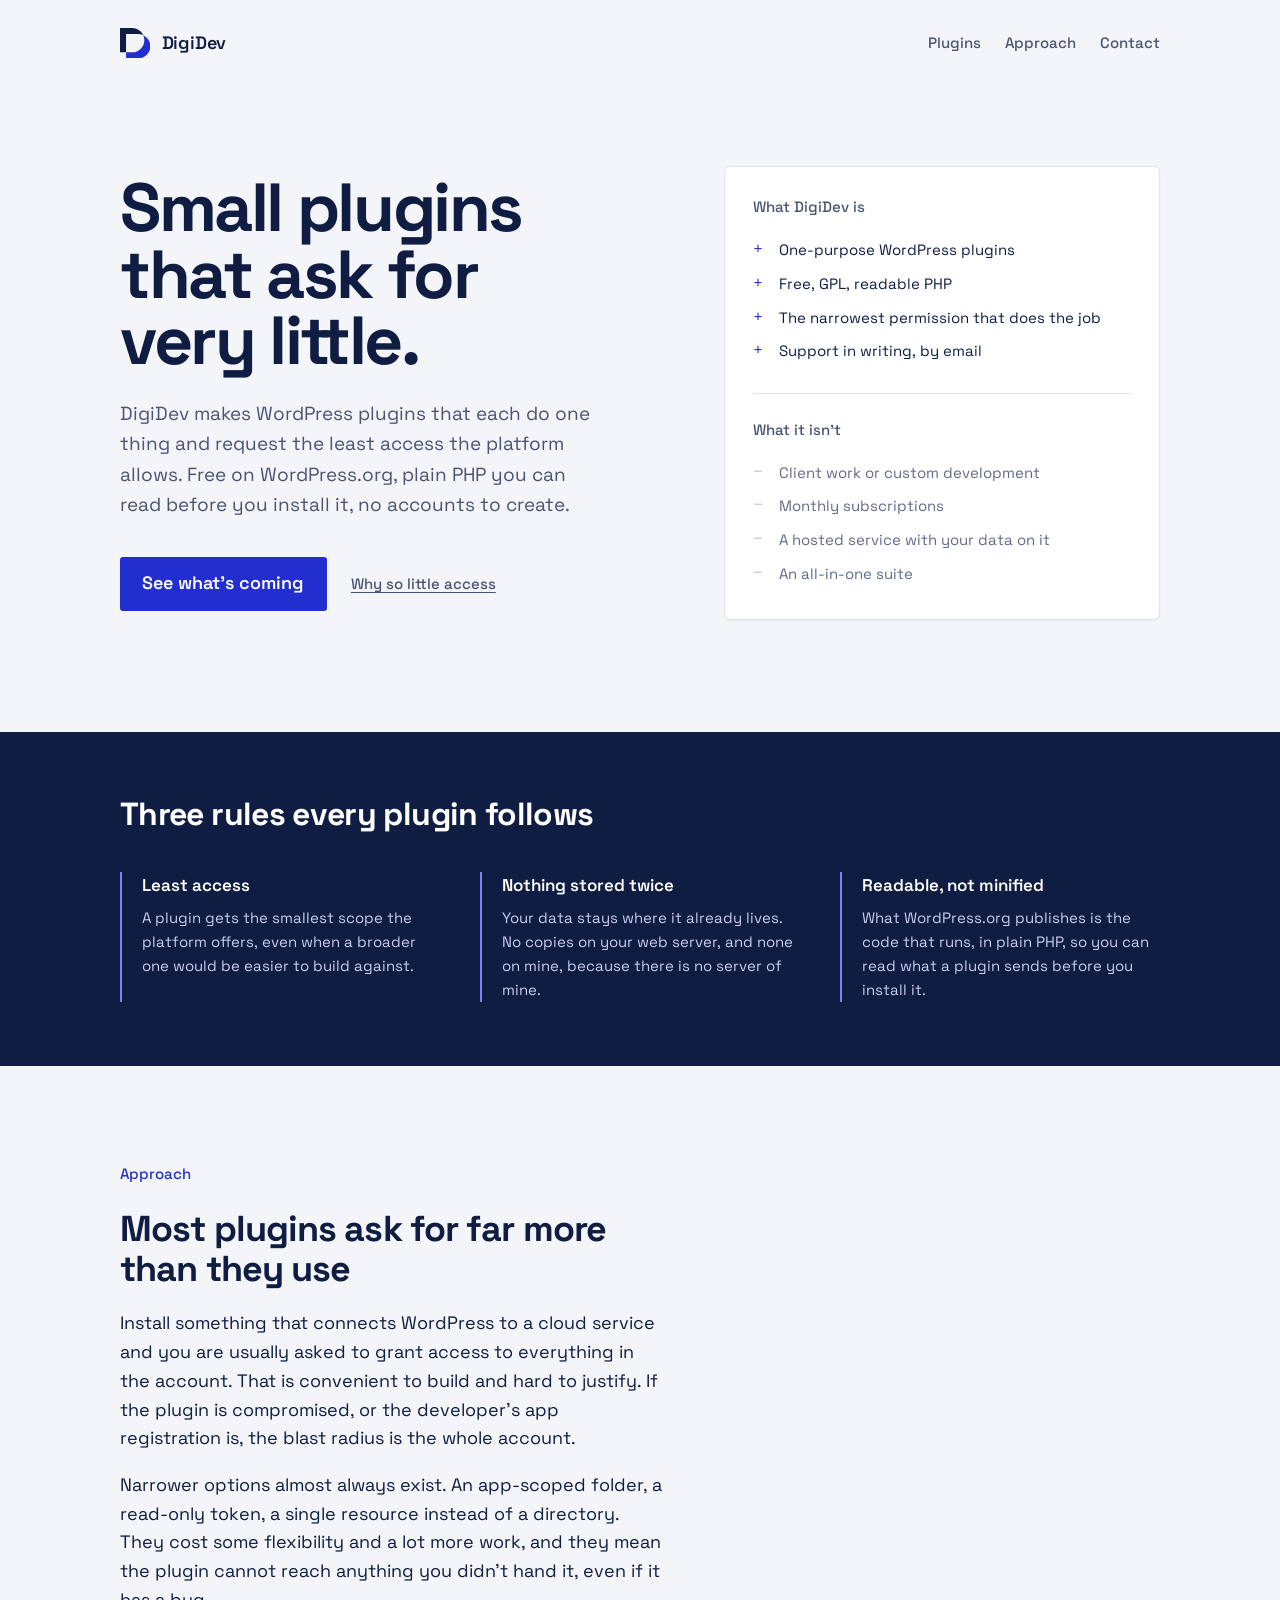
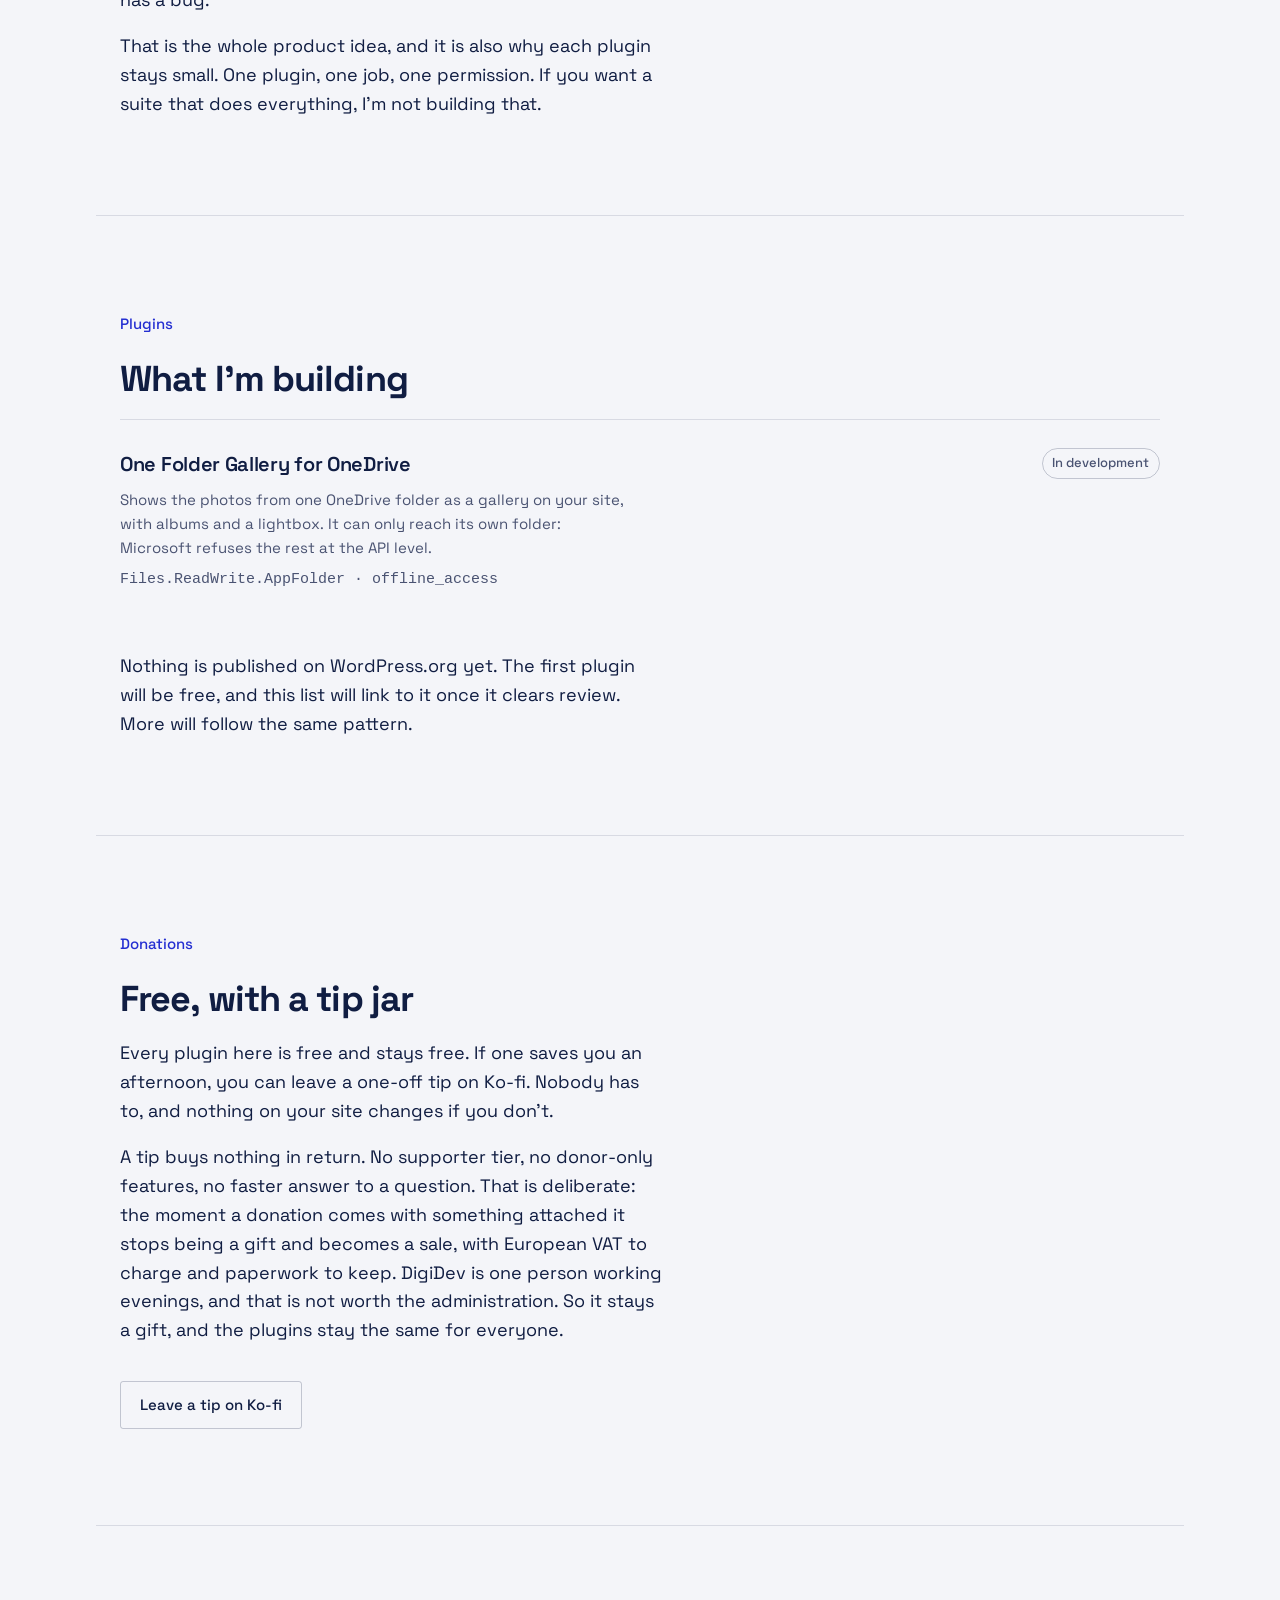
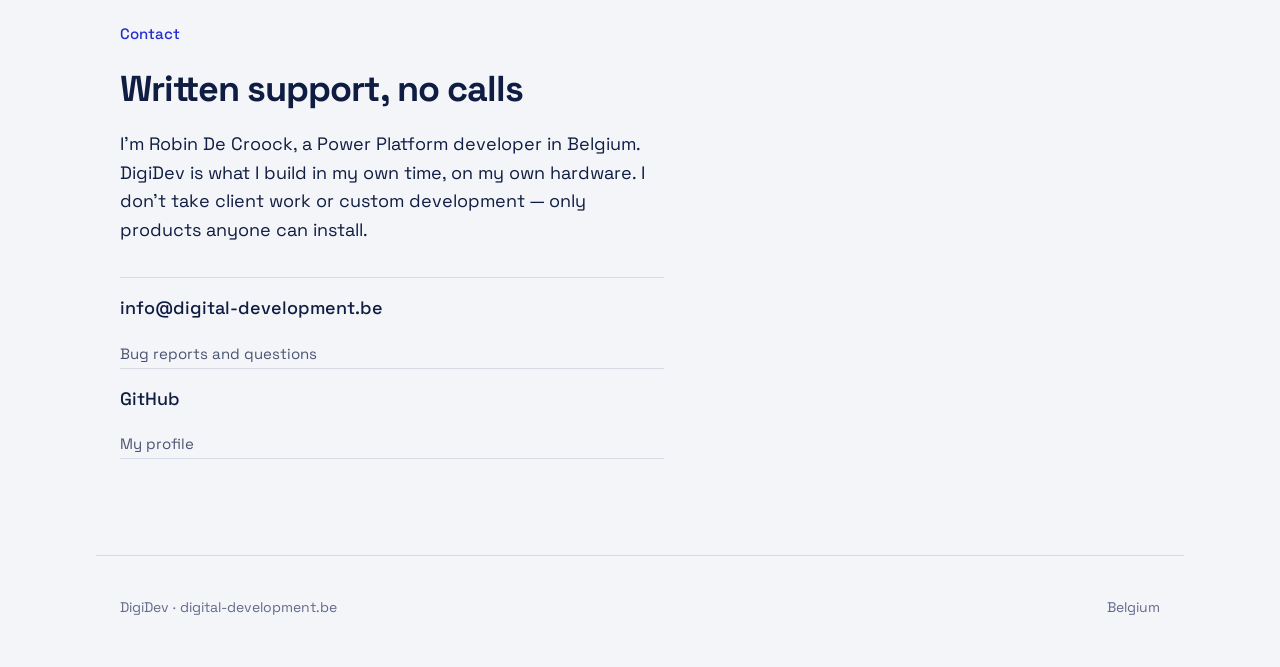
==== index.html @ e22939c0 "Stop promising source on GitHub The plugin repositories stay private, so three places on the site we" ====
<!DOCTYPE html>
<html lang="en">
<head>
<meta charset="utf-8">
<meta name="viewport" content="width=device-width, initial-scale=1">
<title>DigiDev — small WordPress plugins, minimal access</title>
<meta name="description" content="DigiDev builds small WordPress plugins that do one thing and ask for the least access they can get away with. Free, GPL, readable PHP.">
<meta property="og:title" content="DigiDev">
<meta property="og:description" content="Small WordPress plugins that do one thing and ask for the least access they can get away with.">
<meta property="og:type" content="website">
<link rel="icon" href="data:image/svg+xml,%3Csvg xmlns='http://www.w3.org/2000/svg' viewBox='0 0 512 512'%3E%3Crect width='512' height='512' rx='96' fill='%23101D42'/%3E%3Cg transform='translate(96 96) scale(2.222222)'%3E%3Cpath fill='%23FFFFFF' d='M110.11,33.89c-7.23-3.27-15.26-5.09-23.71-5.09H28.8V115.2H0V0H57.6c23.36,0,43.47,13.9,52.51,33.89Z'/%3E%3Cpath fill='%237C84F2' d='M144,86.4c0,31.81-25.79,57.6-57.6,57.6H28.8v-28.8h28.8c31.81,0,57.6-25.79,57.6-57.6,0-8.45-1.82-16.48-5.09-23.71,19.99,9.04,33.89,29.15,33.89,52.51Z'/%3E%3C/g%3E%3C/svg%3E">
<link rel="preconnect" href="https://fonts.googleapis.com">
<link rel="preconnect" href="https://fonts.gstatic.com" crossorigin>
<link href="https://fonts.googleapis.com/css2?family=Space+Grotesk:wght@400;500;600;700&display=swap" rel="stylesheet">
<link rel="stylesheet" href="assets/css/site.css">
</head>
<body>

<header class="wrap masthead">
  <a class="brand" href="#top">
    <svg xmlns="http://www.w3.org/2000/svg" viewBox="0 0 144 144" role="img" aria-label="DigiDev logo">
      <path fill="#101D42" d="M110.11,33.89c-7.23-3.27-15.26-5.09-23.71-5.09H28.8V115.2H0V0H57.6c23.36,0,43.47,13.9,52.51,33.89Z"/>
      <path fill="#232ED1" d="M144,86.4c0,31.81-25.79,57.6-57.6,57.6H28.8v-28.8h28.8c31.81,0,57.6-25.79,57.6-57.6,0-8.45-1.82-16.48-5.09-23.71,19.99,9.04,33.89,29.15,33.89,52.51Z"/>
    </svg>
    DigiDev
  </a>
  <nav>
    <a href="#plugins">Plugins</a>
    <a href="#approach">Approach</a>
    <a href="#contact">Contact</a>
  </nav>
</header>

<main id="top">

  <section class="wrap hero">
    <div class="hero-grid">
      <div>
        <h1>Small plugins that ask for very little.</h1>
        <p>DigiDev makes WordPress plugins that each do one thing and request the least access the
        platform allows. Free on WordPress.org, plain PHP you can read before you install it, no
        accounts to create.</p>
        <div class="hero-actions">
          <a class="button" href="#plugins">See what's coming</a>
          <a class="quiet-link" href="#approach">Why so little access</a>
        </div>
      </div>

      <div class="ledger">
        <div class="ledger-block is">
          <h2>What DigiDev is</h2>
          <ul>
            <li><span class="glyph">+</span>One-purpose WordPress plugins</li>
            <li><span class="glyph">+</span>Free, GPL, readable PHP</li>
            <li><span class="glyph">+</span>The narrowest permission that does the job</li>
            <li><span class="glyph">+</span>Support in writing, by email</li>
          </ul>
        </div>
        <div class="ledger-block isnt">
          <h2>What it isn't</h2>
          <ul>
            <li><span class="glyph">&minus;</span>Client work or custom development</li>
            <li><span class="glyph">&minus;</span>Monthly subscriptions</li>
            <li><span class="glyph">&minus;</span>A hosted service with your data on it</li>
            <li><span class="glyph">&minus;</span>An all-in-one suite</li>
          </ul>
        </div>
      </div>
    </div>
  </section>

  <section class="band">
    <div class="wrap">
      <h2>Three rules every plugin follows</h2>
      <div class="claims">
        <div class="claim">
          <h3>Least access</h3>
          <p>A plugin gets the smallest scope the platform offers, even when a broader one would be
          easier to build against.</p>
        </div>
        <div class="claim">
          <h3>Nothing stored twice</h3>
          <p>Your data stays where it already lives. No copies on your web server, and none on mine,
          because there is no server of mine.</p>
        </div>
        <div class="claim">
          <h3>Readable, not minified</h3>
          <p>What WordPress.org publishes is the code that runs, in plain PHP, so you can read what
          a plugin sends before you install it.</p>
        </div>
      </div>
    </div>
  </section>

  <section class="wrap section" id="approach">
    <p class="section-head">Approach</p>
    <h2 class="title">Most plugins ask for far more than they use</h2>
    <div class="prose">
      <p>Install something that connects WordPress to a cloud service and you are usually asked to grant
      access to everything in the account. That is convenient to build and hard to justify. If the plugin
      is compromised, or the developer's app registration is, the blast radius is the whole account.</p>
      <p>Narrower options almost always exist. An app-scoped folder, a read-only token, a single resource
      instead of a directory. They cost some flexibility and a lot more work, and they mean the plugin
      cannot reach anything you didn't hand it, even if it has a bug.</p>
      <p>That is the whole product idea, and it is also why each plugin stays small. One plugin, one job,
      one permission. If you want a suite that does everything, I'm not building that.</p>
    </div>
  </section>

  <section class="wrap section" id="plugins">
    <p class="section-head">Plugins</p>
    <h2 class="title">What I'm building</h2>

    <div class="plugin">
      <div>
        <h3><a class="title-link" href="plugins/one-folder-gallery/">One Folder Gallery for OneDrive</a></h3>
        <p>Shows the photos from one OneDrive folder as a gallery on your site, with albums and a
        lightbox. It can only reach its own folder: Microsoft refuses the rest at the API level.</p>
        <p class="scopes">Files.ReadWrite.AppFolder · offline_access</p>
      </div>
      <span class="status">In development</span>
    </div>

    <div class="prose prose-after-list">
      <p>Nothing is published on WordPress.org yet. The first plugin will be free, and this list will
      link to it once it clears review. More will follow the same pattern.</p>
    </div>
  </section>

  <section class="wrap section" id="support">
    <p class="section-head">Donations</p>
    <h2 class="title">Free, with a tip jar</h2>
    <div class="prose">
      <p>Every plugin here is free and stays free. If one saves you an afternoon, you can leave a
      one-off tip on Ko-fi. Nobody has to, and nothing on your site changes if you don't.</p>
      <p>A tip buys nothing in return. No supporter tier, no donor-only features, no faster answer
      to a question. That is deliberate: the moment a donation comes with something attached it
      stops being a gift and becomes a sale, with European VAT to charge and paperwork to keep.
      DigiDev is one person working evenings, and that is not worth the administration. So it
      stays a gift, and the plugins stay the same for everyone.</p>
    </div>
    <div class="cta-row">
      <a class="support" href="https://ko-fi.com/robindecroock">Leave a tip on Ko-fi</a>
    </div>
  </section>

  <section class="wrap section" id="contact">
    <p class="section-head">Contact</p>
    <h2 class="title">Written support, no calls</h2>
    <div class="prose prose-before-list">
      <p>I'm Robin De Croock, a Power Platform developer in Belgium. DigiDev is what I build in my own time, on my
      own hardware. I don't take client work or custom development — only products anyone can install.</p>
    </div>
    <ul class="contact-list">
      <li><a href="mailto:info@digital-development.be">info@digital-development.be</a><span>Bug reports and questions</span></li>
      <li><a href="https://github.com/RobinDeCroock">GitHub</a><span>My profile</span></li>
      <!-- TODO: add once the first plugin is published; WORDPRESS-ORG-USERNAME is a separate account
      <li><a href="https://profiles.wordpress.org/WORDPRESS-ORG-USERNAME/">WordPress.org</a><span>Published plugins</span></li>
      -->
    </ul>
  </section>

</main>

<footer class="wrap page-footer">
  <p>DigiDev · digital-development.be</p>
  <p>Belgium</p>
</footer>

</body>
</html>
---- assets/css/site.css ----
:root {
  /* brand */
  --navy: #101D42;
  --blue: #232ED1;
  --accent: #7C84F2;   /* dark surfaces only: it fails contrast on paper */
  --badge: #C9CDF9;
  --paper: #F4F5F9;

  /* surfaces */
  --page: var(--paper);
  --surface: #FFFFFF;
  --tint: #E8EAF7;
  --code-bg: #ECEEF7;

  /* ink */
  --ink: var(--navy);
  --ink-soft: #4A5372;
  --ink-faint: #626A88;

  --rule: rgba(16, 29, 66, 0.12);
  --rule-strong: rgba(16, 29, 66, 0.22);
  --mono: "SFMono-Regular", Consolas, "Liberation Mono", Menlo, monospace;
}

* { box-sizing: border-box; }
html { -webkit-text-size-adjust: 100%; scroll-behavior: smooth; }

body {
  margin: 0;
  background: var(--page);
  color: var(--ink);
  font-family: "Space Grotesk", "Segoe UI", system-ui, -apple-system, sans-serif;
  font-size: 17px;
  line-height: 1.6;
}

.wrap { max-width: 68rem; margin: 0 auto; padding: 0 1.5rem; }

a { color: var(--blue); text-decoration-thickness: 1px; text-underline-offset: 3px; }
a:focus-visible { outline: 2px solid var(--blue); outline-offset: 4px; border-radius: 2px; }

/* ---------- masthead ---------- */

/* wraps rather than pushing the page wider than the screen */
.masthead {
  display: flex; align-items: center; justify-content: space-between;
  flex-wrap: wrap; gap: 0.75rem 1rem;
  padding-top: 1.75rem; padding-bottom: 1.75rem;
}
.brand {
  display: flex; align-items: center; gap: 0.7rem;
  color: var(--ink); text-decoration: none;
  font-weight: 600; letter-spacing: -0.01em;
}
.brand svg { width: 1.9rem; height: auto; display: block; }
.masthead nav { display: flex; flex-wrap: wrap; gap: 0.5rem 1.25rem; font-size: 0.9375rem; font-weight: 500; }
.masthead nav a { color: var(--ink-soft); text-decoration: none; }
.masthead nav a:hover { color: var(--ink); }

/* ---------- hero ---------- */

.hero { padding-top: 3.5rem; padding-bottom: 5rem; }
.hero-grid { display: grid; gap: 3rem; }

h1 {
  margin: 0;
  font-size: clamp(2.5rem, 8vw, 4.25rem);
  line-height: 0.98; font-weight: 700;
  letter-spacing: -0.035em; text-wrap: balance;
}
.hero p {
  margin: 1.5rem 0 0; max-width: 30rem;
  font-size: clamp(1.0625rem, 2.2vw, 1.1875rem);
  color: var(--ink-soft);
}
.hero-actions {
  display: flex; flex-wrap: wrap; gap: 0.75rem 1.5rem;
  align-items: center; margin-top: 2.25rem;
}
.button {
  display: inline-block; padding: 0.8rem 1.4rem;
  background: var(--blue); color: #fff;
  font-weight: 600; text-decoration: none; border-radius: 3px;
}
.button:hover { background: #1A23A6; }
.quiet-link { color: var(--ink-soft); font-weight: 500; font-size: 0.9375rem; }

/* ---------- the one visual: is / isn't ---------- */

.ledger {
  border: 1px solid var(--rule); border-radius: 6px;
  background: var(--surface); padding: 1.75rem;
  box-shadow: 0 1px 2px rgba(16, 29, 66, 0.05);
}
.ledger-block + .ledger-block {
  margin-top: 1.5rem; padding-top: 1.5rem; border-top: 1px solid var(--rule);
}
.ledger h2 {
  margin: 0 0 0.9rem; font-size: 0.9375rem;
  font-weight: 500; color: var(--ink-soft);
}
.ledger ul { margin: 0; padding: 0; list-style: none; font-size: 0.9375rem; line-height: 1.5; }
.ledger li { display: flex; gap: 0.7rem; padding: 0.35rem 0; }
.ledger .glyph { flex: none; width: 0.9rem; font-family: var(--mono); }
.is .glyph { color: var(--blue); }
.isnt { color: var(--ink-faint); }
.isnt .glyph { color: rgba(16, 29, 66, 0.3); }

/* ---------- blue band ---------- */

/* the one dark block on the page: navy, not blue, so white type on it does
   not vibrate and blue keeps meaning "you can click this" */
.band { background: var(--navy); color: #fff; padding: 4rem 0; }
.band h2 {
  margin: 0 0 2.5rem; font-size: clamp(1.5rem, 4vw, 2rem);
  font-weight: 700; letter-spacing: -0.02em;
  max-width: 30rem; line-height: 1.15;
}
.claims { display: grid; gap: 2rem; }
.claim { border-left: 2px solid var(--accent); padding-left: 1.25rem; }
.claim h3 { margin: 0 0 0.4rem; font-size: 1.0625rem; font-weight: 600; }
.claim p { margin: 0; font-size: 0.9375rem; color: var(--badge); }

/* ---------- text sections ---------- */

.section { padding-top: 5rem; padding-bottom: 5rem; border-bottom: 1px solid var(--rule); }
.section:last-of-type { border-bottom: none; }
.section-head { font-size: 0.9375rem; font-weight: 500; color: var(--blue); margin: 0 0 1.5rem; }
.section h2.title {
  margin: 0 0 1.25rem; font-size: clamp(1.625rem, 4.5vw, 2.25rem);
  font-weight: 700; letter-spacing: -0.025em;
  line-height: 1.1; max-width: 32rem;
}
.prose { max-width: 34rem; }
.prose p { margin: 0 0 1.1rem; }
.prose p:last-child { margin-bottom: 0; }

/* ---------- plugin list ---------- */

.plugin { display: grid; gap: 1rem; padding: 1.75rem 0; border-top: 1px solid var(--rule); }
.plugin:last-of-type { border-bottom: 1px solid var(--rule); }
.plugin h3 { margin: 0; font-size: 1.25rem; font-weight: 600; letter-spacing: -0.015em; }
.plugin p { margin: 0.5rem 0 0; color: var(--ink-soft); font-size: 0.9375rem; max-width: 32rem; }
.status {
  align-self: start; display: inline-block; padding: 0.25rem 0.6rem;
  border: 1px solid var(--rule-strong); border-radius: 999px;
  font-size: 0.8125rem; font-weight: 500; color: var(--ink-soft); white-space: nowrap;
}
.scopes { font-family: var(--mono); font-size: 0.8125rem; color: var(--blue); }

/* ---------- contact ---------- */

.contact-list { margin: 0; padding: 0; list-style: none; max-width: 34rem; }
.contact-list li { border-top: 1px solid var(--rule); }
.contact-list li:last-child { border-bottom: 1px solid var(--rule); }
.contact-list a {
  display: flex; flex-wrap: wrap; gap: 0 1rem;
  justify-content: space-between; align-items: baseline;
  padding: 1rem 0; color: var(--ink); text-decoration: none; font-weight: 500;
}
.contact-list a:hover { color: var(--blue); }
.contact-list span { font-weight: 400; font-size: 0.9375rem; color: var(--ink-soft); }

.page-footer {
  padding-top: 2.5rem; padding-bottom: 3rem; border-top: 1px solid var(--rule);
  font-size: 0.875rem; color: var(--ink-faint);
  display: flex; flex-wrap: wrap; gap: 0.5rem 1.5rem; justify-content: space-between;
}
.page-footer p { margin: 0; }

/* ---------- wider screens ---------- */

@media (min-width: 54rem) {
  body { font-size: 18px; }
  .masthead nav { gap: 1.5rem; }
  .hero { padding-top: 5rem; padding-bottom: 7rem; }
  .hero-grid { grid-template-columns: 1.1fr 0.9fr; gap: 4.5rem; align-items: center; }
  .claims { grid-template-columns: repeat(3, 1fr); gap: 2.5rem; }
  .plugin { grid-template-columns: 1fr auto; align-items: start; }
  .section { padding-top: 6rem; padding-bottom: 6rem; }
}

@media (prefers-reduced-motion: no-preference) {
  .ledger { animation: settle 0.55s ease-out both 0.1s; }
  @keyframes settle {
    from { opacity: 0; transform: translateY(6px); }
    to { opacity: 1; transform: none; }
  }
}

/* ---------- prose next to a list ---------- */

.prose-after-list { margin-top: 2rem; }
.prose-before-list { margin-bottom: 2rem; }

/* ---------- optional: support link, if you ever add Ko-fi ---------- */

.support {
  display: inline-block;
  padding: 0.7rem 1.2rem;
  border: 1px solid var(--rule-strong);
  border-radius: 3px;
  color: var(--ink);
  text-decoration: none;
  font-size: 0.9375rem;
  font-weight: 500;
}
.support:hover { border-color: var(--blue); color: var(--blue); }

/* ==========================================================================
   Plugin pages
   ========================================================================== */

.subhead {
  padding-top: 2rem; padding-bottom: 3.5rem;
  border-bottom: 1px solid var(--rule);
}
.crumb {
  display: inline-block;
  margin-bottom: 1.75rem;
  color: var(--ink-soft);
  font-size: 0.9375rem;
  font-weight: 500;
  text-decoration: none;
}
.crumb:hover { color: var(--blue); }
.subhead h1 { font-size: clamp(2rem, 6vw, 3.25rem); }
.subhead .lede {
  margin: 1.25rem 0 0;
  max-width: 34rem;
  font-size: clamp(1.0625rem, 2.2vw, 1.1875rem);
  color: var(--ink-soft);
}

.facts {
  margin: 2.25rem 0 0;
  padding: 0;
  display: flex;
  flex-wrap: wrap;
  gap: 0.5rem 2.25rem;
  font-size: 0.875rem;
}
.facts div { display: flex; gap: 0.5rem; }
.facts dt { color: var(--ink-faint); }
.facts dd { margin: 0; color: var(--ink); font-weight: 500; }

/* numbered setup, because installing really is a sequence */
.steps { counter-reset: step; margin: 0; padding: 0; list-style: none; max-width: 36rem; }
.steps li {
  counter-increment: step;
  position: relative;
  padding: 1.25rem 0 1.25rem 3rem;
  border-top: 1px solid var(--rule);
}
.steps li:last-child { border-bottom: 1px solid var(--rule); }
.steps li::before {
  content: counter(step);
  position: absolute;
  left: 0;
  top: 1.25rem;
  width: 1.75rem;
  font-family: var(--mono);
  font-size: 0.8125rem;
  color: var(--blue);
}
.steps h3 { margin: 0 0 0.35rem; font-size: 1.0625rem; font-weight: 600; }
.steps p { margin: 0; color: var(--ink-soft); font-size: 0.9375rem; }

code {
  font-family: var(--mono);
  font-size: 0.875em;
  color: var(--navy);
  background: var(--code-bg);
  border: 1px solid var(--rule);
  border-radius: 3px;
  padding: 0.1em 0.4em;
}

.codes { margin: 0; max-width: 40rem; }
.codes div {
  display: grid;
  gap: 0.4rem;
  padding: 1.1rem 0;
  border-top: 1px solid var(--rule);
}
.codes div:last-child { border-bottom: 1px solid var(--rule); }
.codes dt { min-width: 0; }
.codes dt code {
  display: inline-block;
  max-width: 100%;
  overflow-x: auto;
  white-space: nowrap;
  padding: 0.4em 0.6em;
}
.codes dd { margin: 0; color: var(--ink-soft); font-size: 0.9375rem; }

.note {
  max-width: 36rem;
  margin: 2rem 0 0;
  padding: 1.25rem 1.5rem;
  background: var(--tint);
  border-left: 2px solid var(--blue);
  border-radius: 0 4px 4px 0;
}
.note h3 { margin: 0 0 0.5rem; font-size: 1rem; font-weight: 600; }
.note p { margin: 0 0 0.75rem; font-size: 0.9375rem; color: var(--ink-soft); }
.note p:last-child { margin-bottom: 0; }

.cta-row {
  display: flex;
  flex-wrap: wrap;
  align-items: center;
  gap: 0.75rem 1.25rem;
  margin-top: 2.25rem;
}

/* price badge, for the day a paid add-on exists */
.price {
  align-self: start;
  display: inline-block;
  padding: 0.25rem 0.6rem;
  border-radius: 999px;
  background: var(--badge);
  color: var(--navy);
  font-size: 0.8125rem;
  font-weight: 600;
  white-space: nowrap;
}

.plugin a.title-link { color: var(--ink); text-decoration: none; }
.plugin a.title-link:hover { color: var(--blue); text-decoration: underline; }

@media (min-width: 54rem) {
  .subhead { padding-bottom: 4.5rem; }
  .codes div { grid-template-columns: 22rem 1fr; gap: 1.5rem; align-items: baseline; }
}
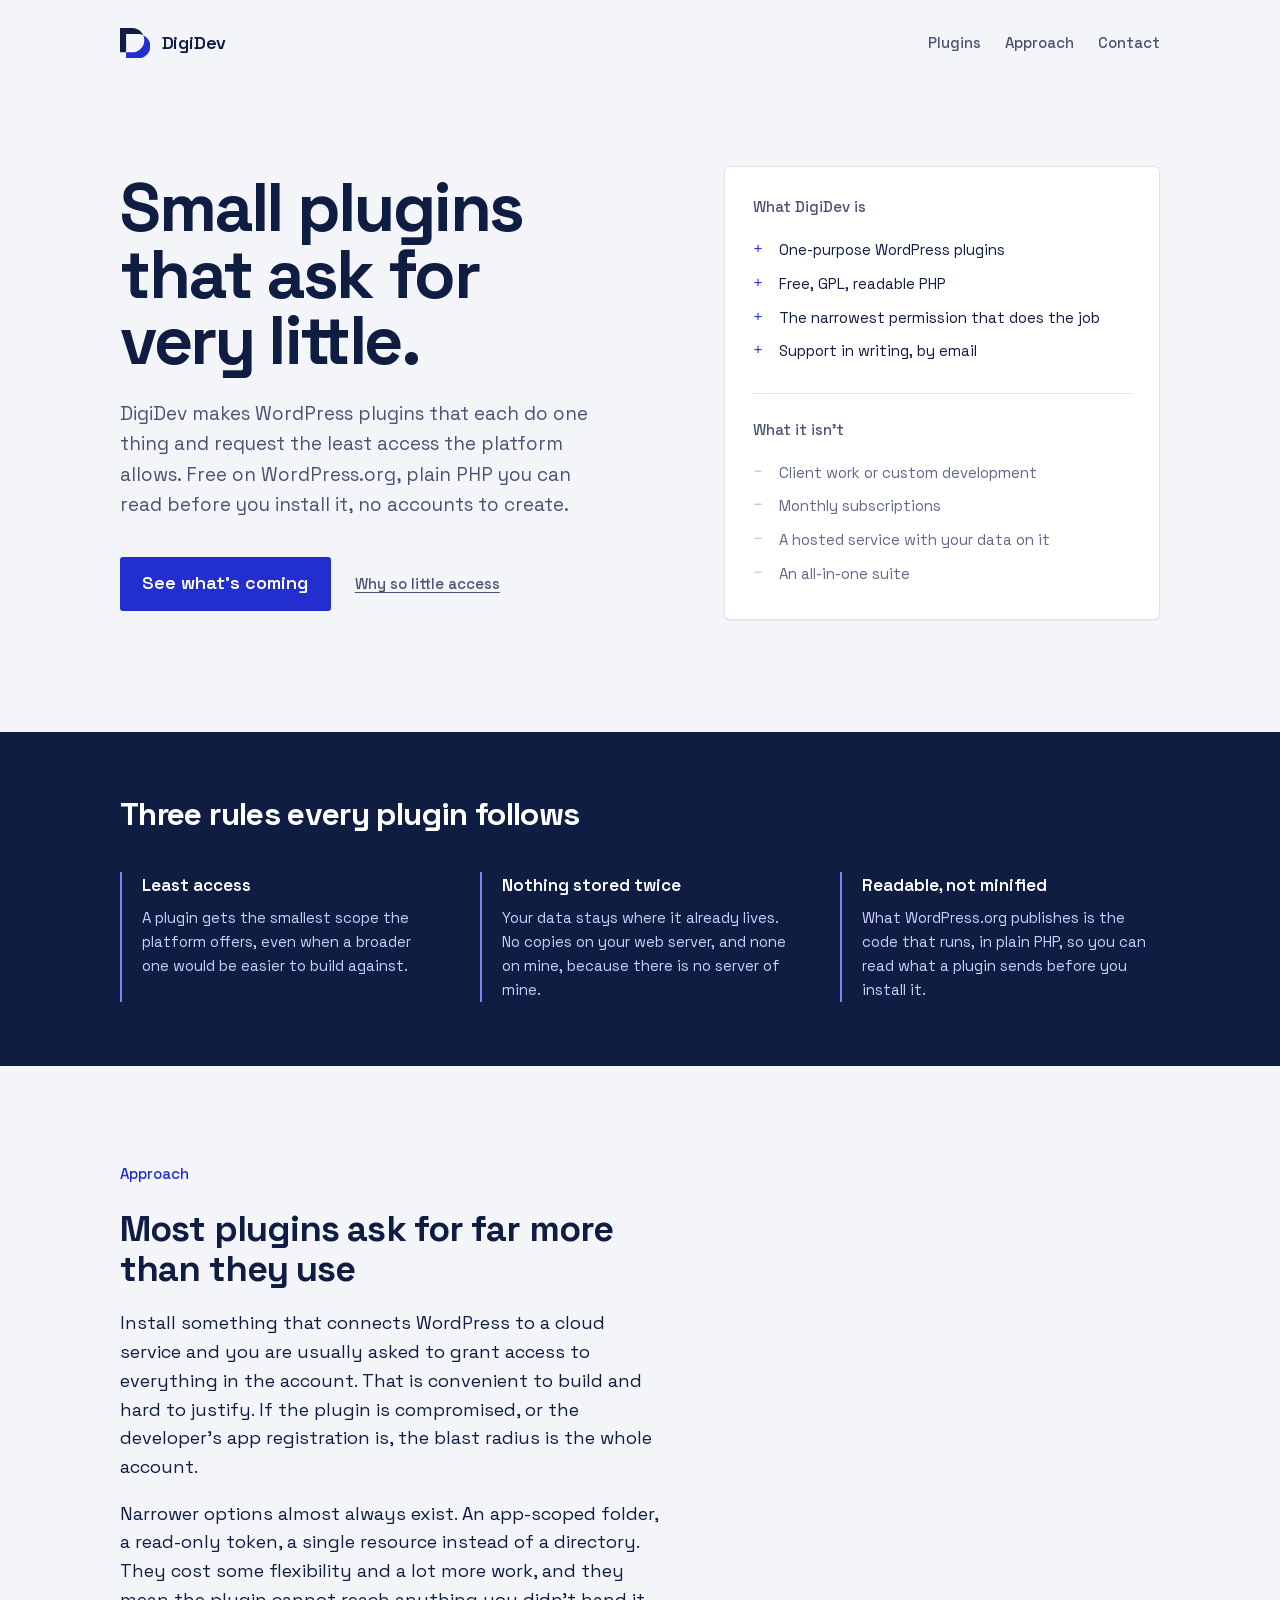
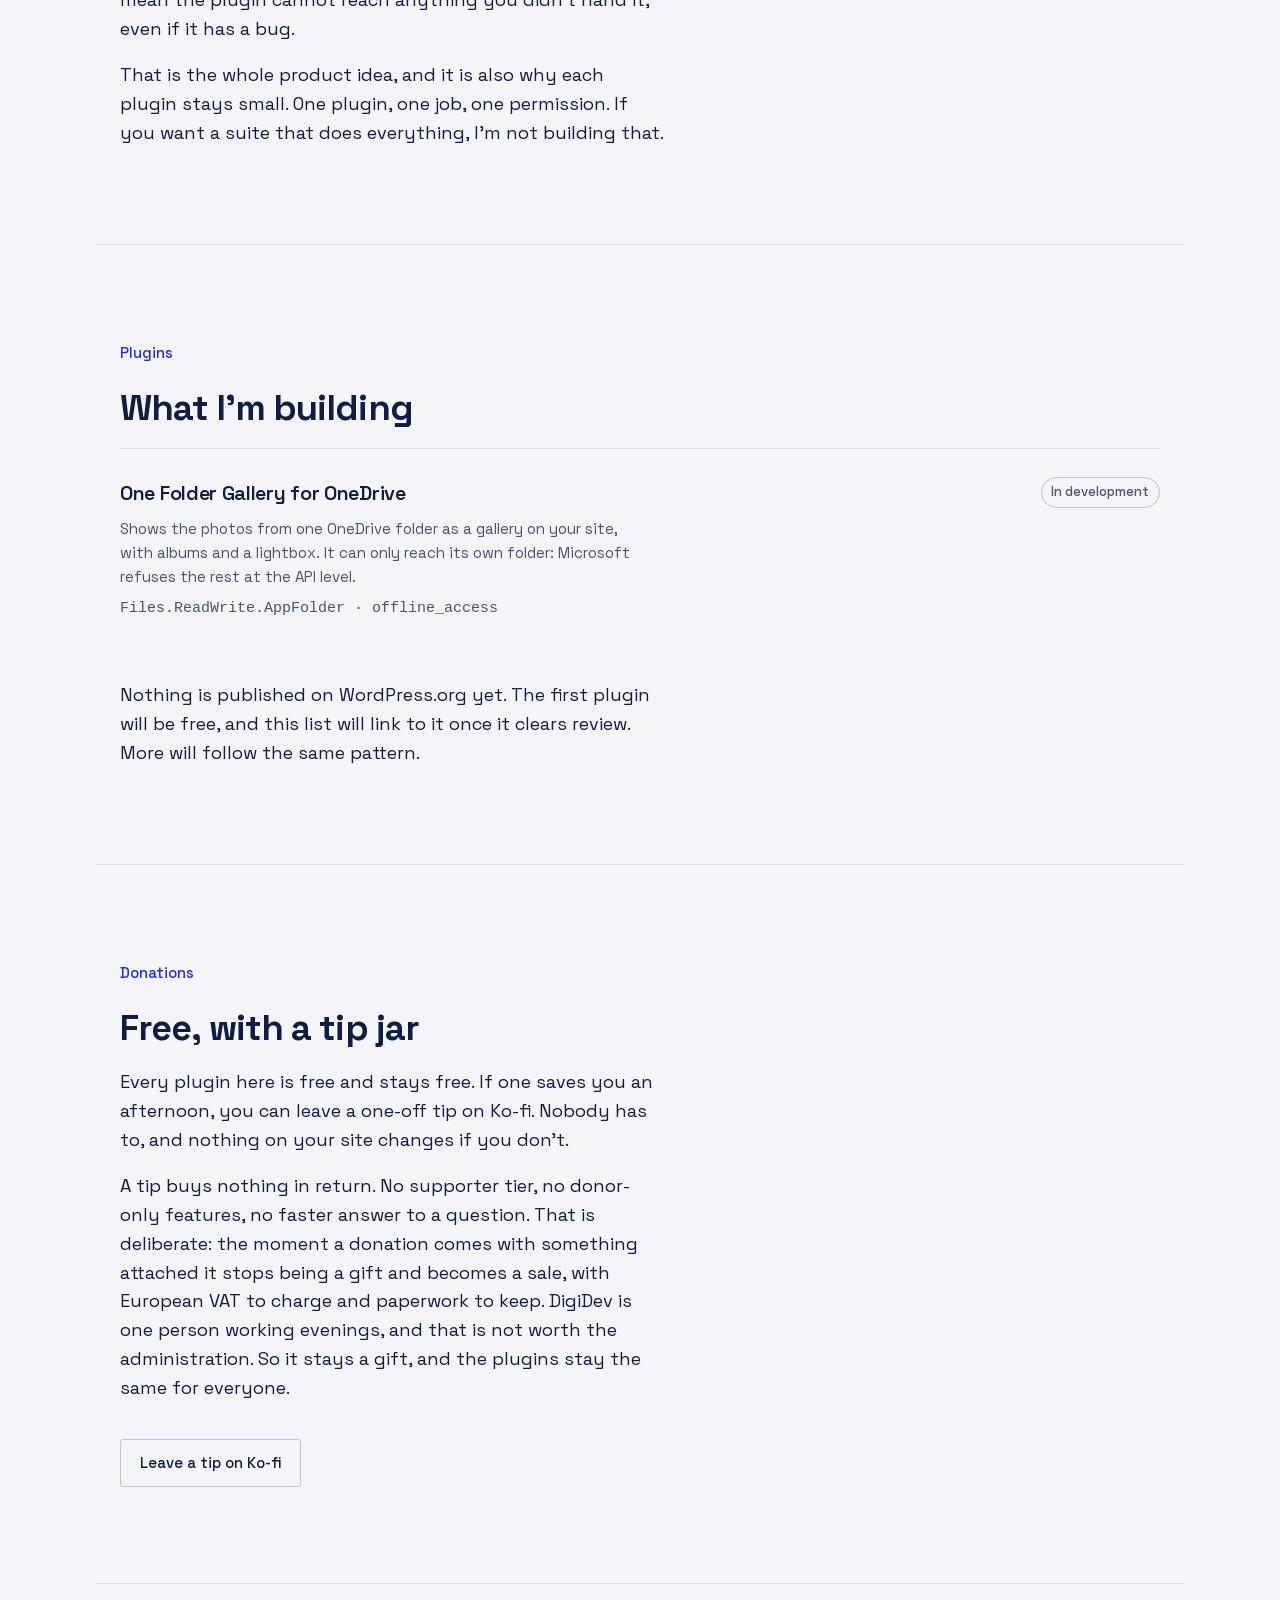
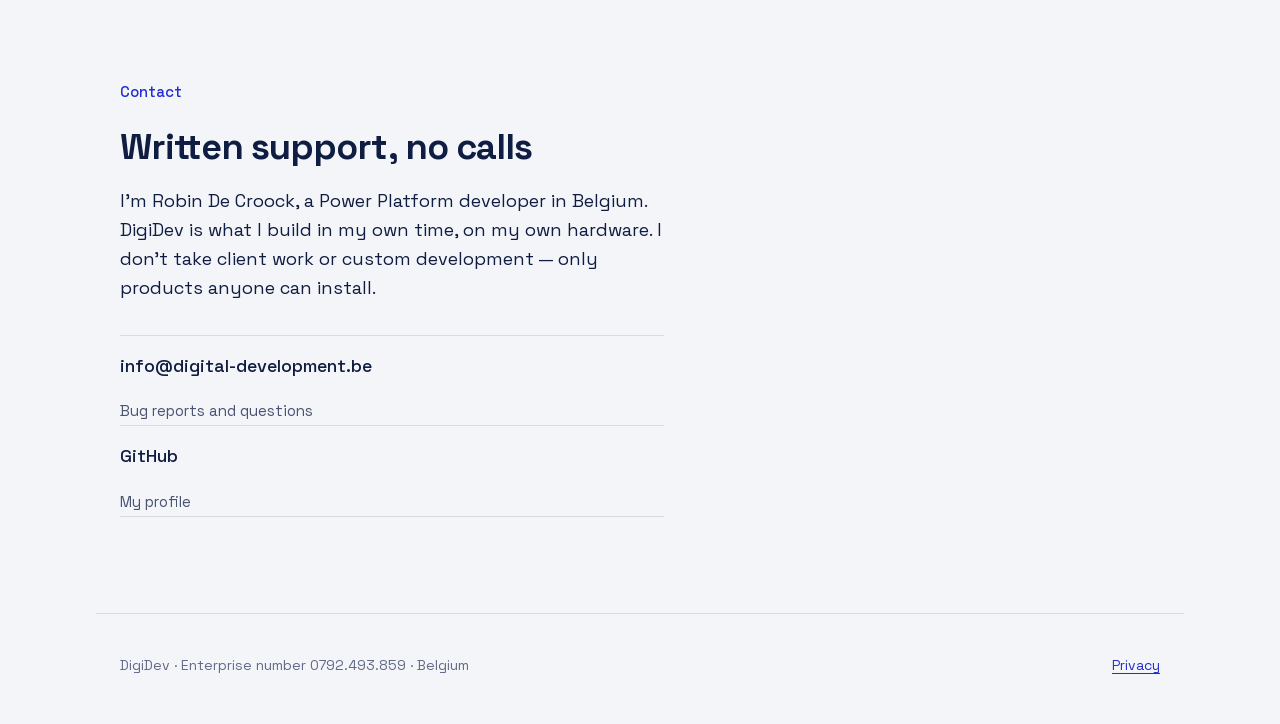
==== commit 0958a1af: "Serve the font ourselves and add a privacy statement Google Fonts was the one thing on this site tha" ====
--- a/index.html
+++ b/index.html
@@ -9,9 +9,7 @@
 <meta property="og:description" content="Small WordPress plugins that do one thing and ask for the least access they can get away with.">
 <meta property="og:type" content="website">
 <link rel="icon" href="data:image/svg+xml,%3Csvg xmlns='http://www.w3.org/2000/svg' viewBox='0 0 512 512'%3E%3Crect width='512' height='512' rx='96' fill='%23101D42'/%3E%3Cg transform='translate(96 96) scale(2.222222)'%3E%3Cpath fill='%23FFFFFF' d='M110.11,33.89c-7.23-3.27-15.26-5.09-23.71-5.09H28.8V115.2H0V0H57.6c23.36,0,43.47,13.9,52.51,33.89Z'/%3E%3Cpath fill='%237C84F2' d='M144,86.4c0,31.81-25.79,57.6-57.6,57.6H28.8v-28.8h28.8c31.81,0,57.6-25.79,57.6-57.6,0-8.45-1.82-16.48-5.09-23.71,19.99,9.04,33.89,29.15,33.89,52.51Z'/%3E%3C/g%3E%3C/svg%3E">
-<link rel="preconnect" href="https://fonts.googleapis.com">
-<link rel="preconnect" href="https://fonts.gstatic.com" crossorigin>
-<link href="https://fonts.googleapis.com/css2?family=Space+Grotesk:wght@400;500;600;700&display=swap" rel="stylesheet">
+<link rel="preload" href="assets/fonts/space-grotesk-latin.woff2" as="font" type="font/woff2" crossorigin>
 <link rel="stylesheet" href="assets/css/site.css">
 </head>
 <body>
@@ -163,8 +161,8 @@
 </main>
 
 <footer class="wrap page-footer">
-  <p>DigiDev · digital-development.be</p>
-  <p>Belgium</p>
+  <p>DigiDev · Enterprise number 0792.493.859 · Belgium</p>
+  <p><a href="privacy/">Privacy</a></p>
 </footer>
 
 </body>
--- a/assets/css/site.css
+++ b/assets/css/site.css
@@ -1,3 +1,23 @@
+/* Space Grotesk, served from this site instead of from Google, so a visitor's
+   browser never has to announce itself to a third party to read the page.
+   SIL Open Font License; the licence text sits next to the files. */
+@font-face {
+  font-family: "Space Grotesk";
+  font-style: normal;
+  font-weight: 300 700;
+  font-display: swap;
+  src: url("../fonts/space-grotesk-latin.woff2") format("woff2");
+  unicode-range: U+0000-00FF, U+0131, U+0152-0153, U+02BB-02BC, U+02C6, U+02DA, U+02DC, U+0304, U+0308, U+0329, U+2000-206F, U+20AC, U+2122, U+2191, U+2193, U+2212, U+2215, U+FEFF, U+FFFD;
+}
+@font-face {
+  font-family: "Space Grotesk";
+  font-style: normal;
+  font-weight: 300 700;
+  font-display: swap;
+  src: url("../fonts/space-grotesk-latin-ext.woff2") format("woff2");
+  unicode-range: U+0100-02BA, U+02BD-02C5, U+02C7-02CC, U+02CE-02D7, U+02DD-02FF, U+0304, U+0308, U+0329, U+1D00-1DBF, U+1E00-1E9F, U+1EF2-1EFF, U+2020, U+20A0-20AB, U+20AD-20C0, U+2113, U+2C60-2C7F, U+A720-A7FF;
+}
+
 :root {
   /* brand */
   --navy: #101D42;
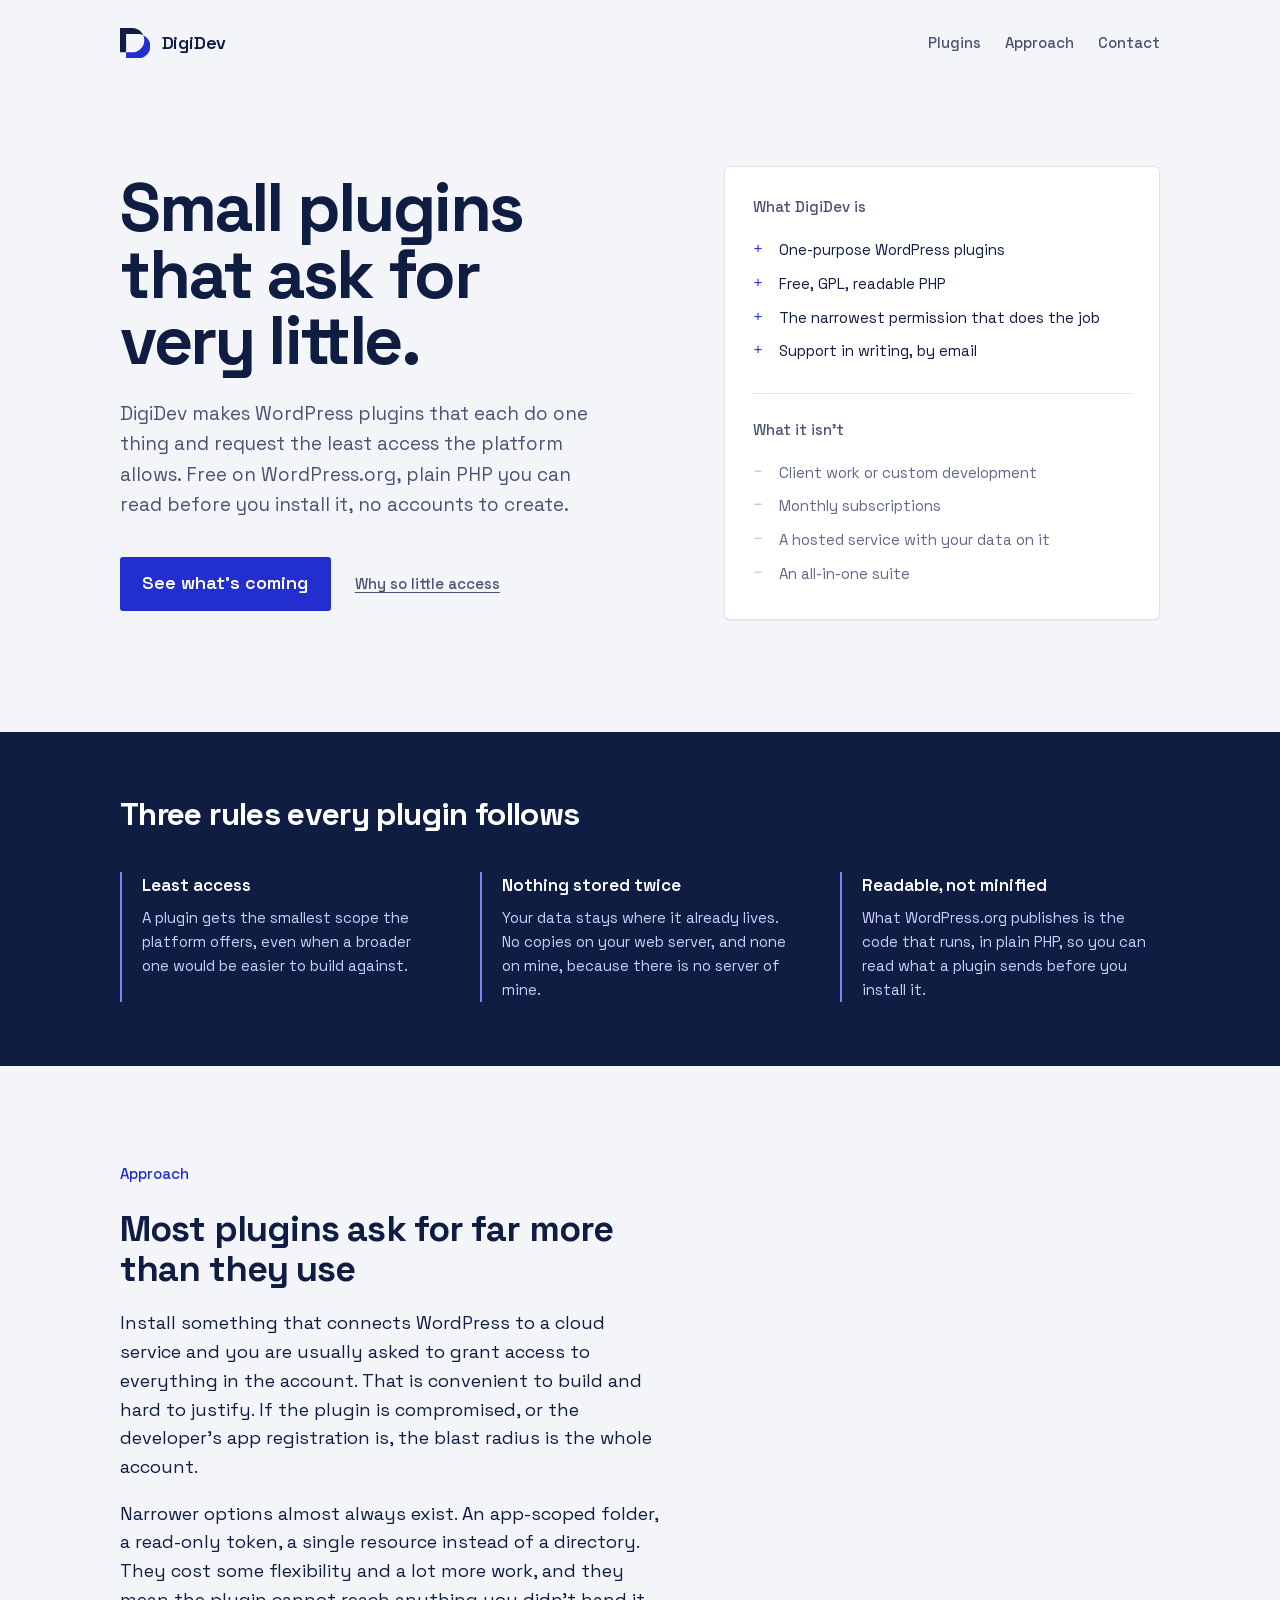
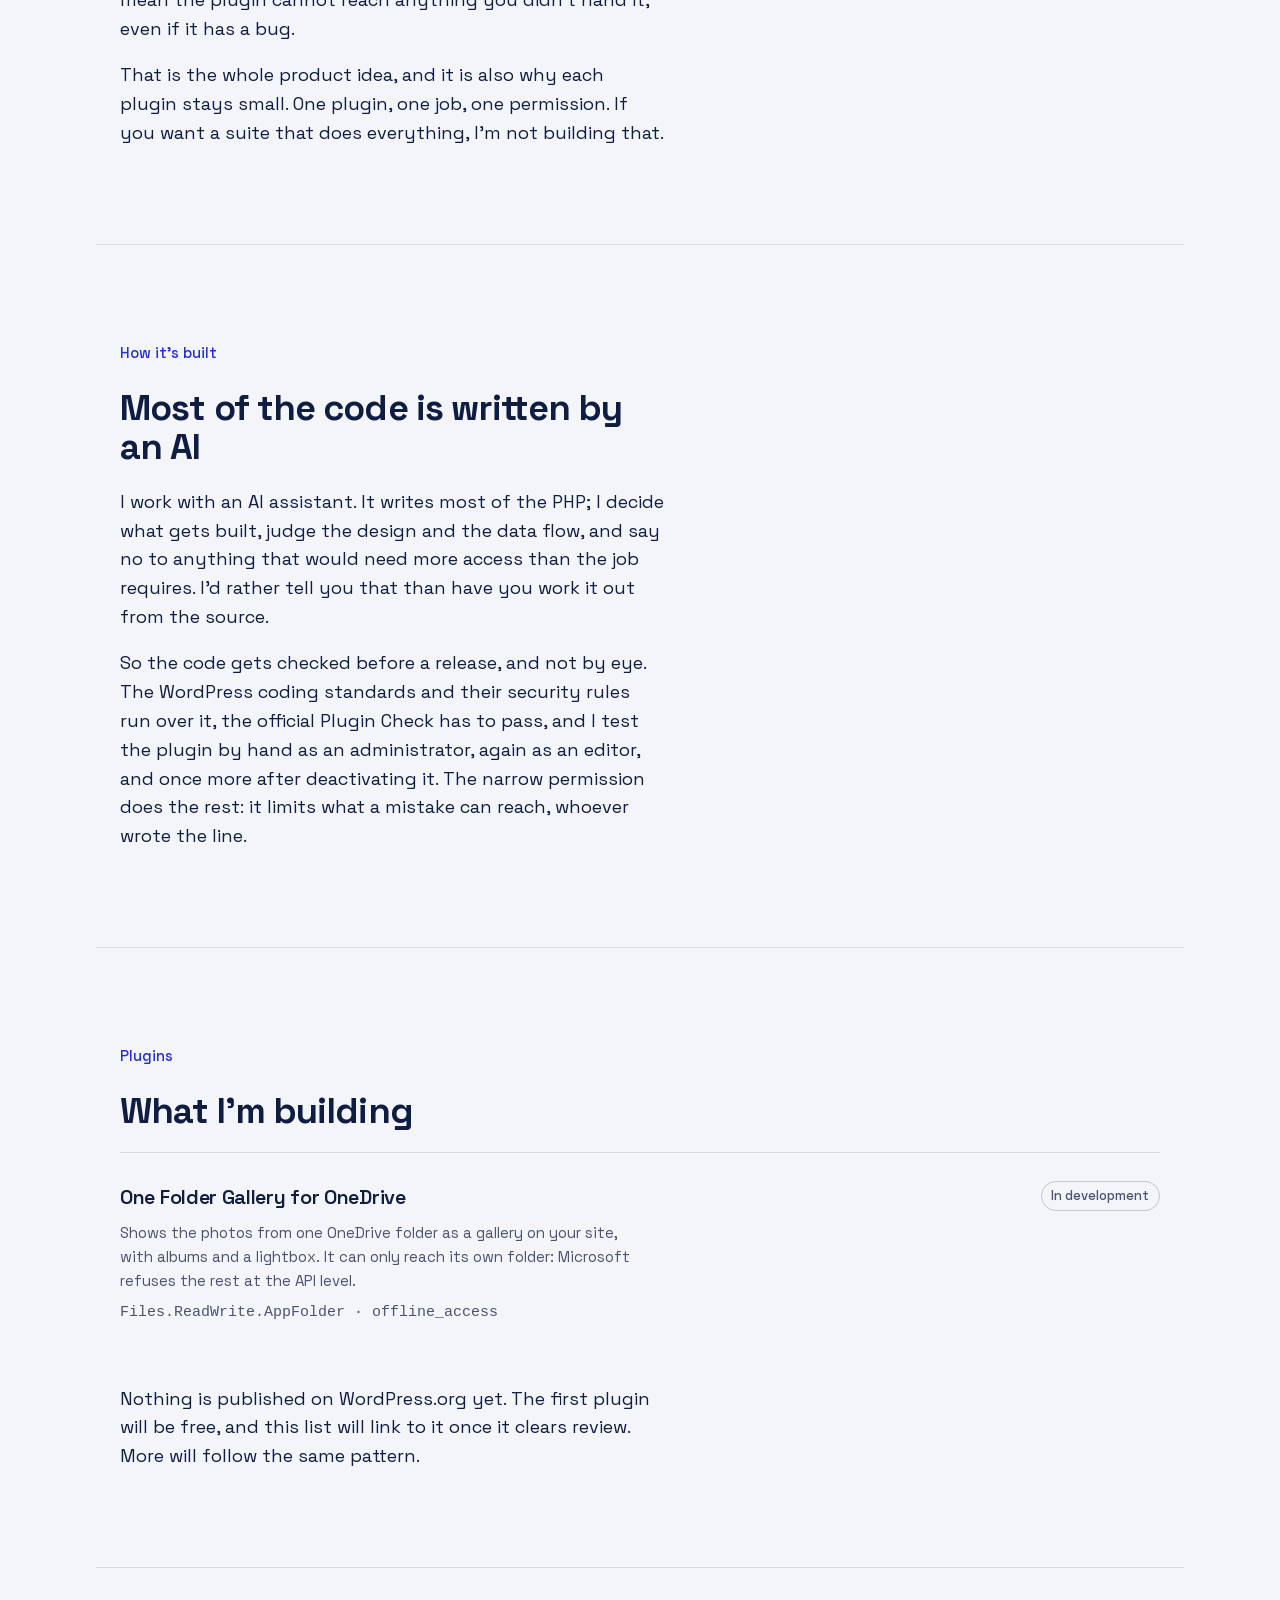
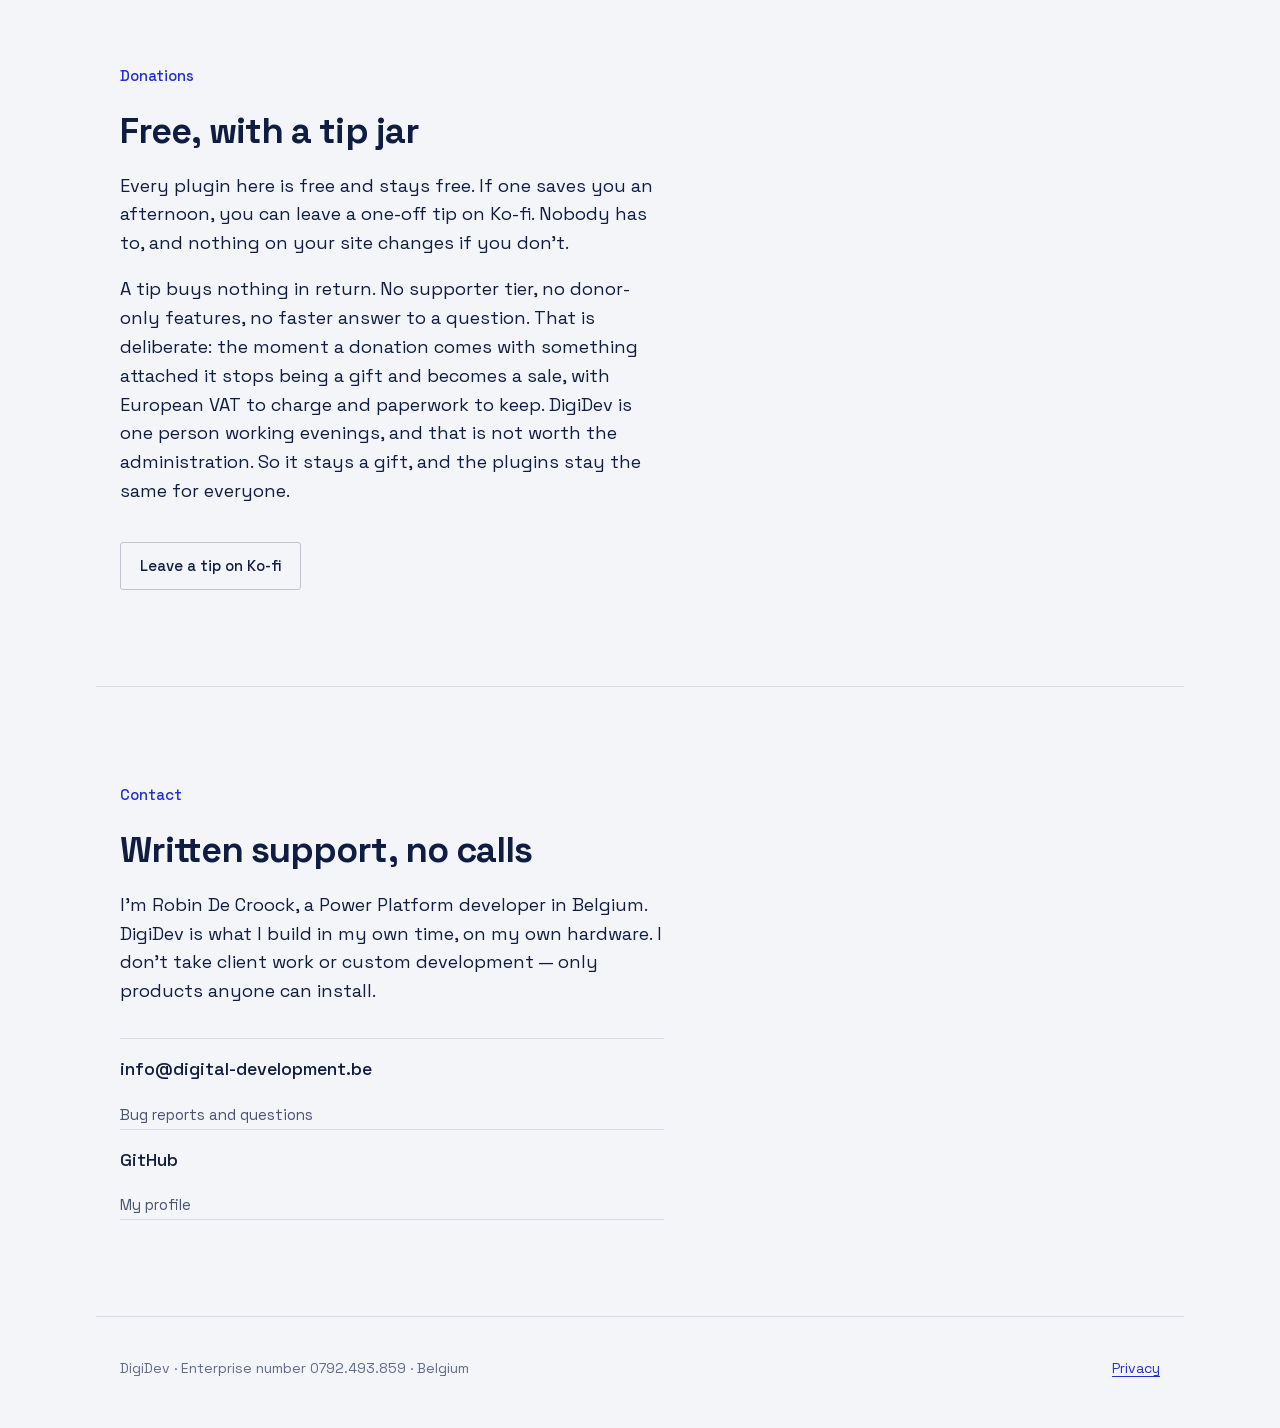
==== commit c1daf100: "Say that the code is AI-written, and flatten the privacy prose A site that asks you to check what a " ====
--- a/index.html
+++ b/index.html
@@ -105,6 +105,21 @@
     </div>
   </section>
 
+  <section class="wrap section" id="built">
+    <p class="section-head">How it's built</p>
+    <h2 class="title">Most of the code is written by an AI</h2>
+    <div class="prose">
+      <p>I work with an AI assistant. It writes most of the PHP; I decide what gets built, judge the
+      design and the data flow, and say no to anything that would need more access than the job
+      requires. I'd rather tell you that than have you work it out from the source.</p>
+      <p>So the code gets checked before a release, and not by eye. The WordPress coding standards
+      and their security rules run over it, the official Plugin Check has to pass, and I test the
+      plugin by hand as an administrator, again as an editor, and once more after deactivating it.
+      The narrow permission does the rest: it limits what a mistake can reach, whoever wrote the
+      line.</p>
+    </div>
+  </section>
+
   <section class="wrap section" id="plugins">
     <p class="section-head">Plugins</p>
     <h2 class="title">What I'm building</h2>
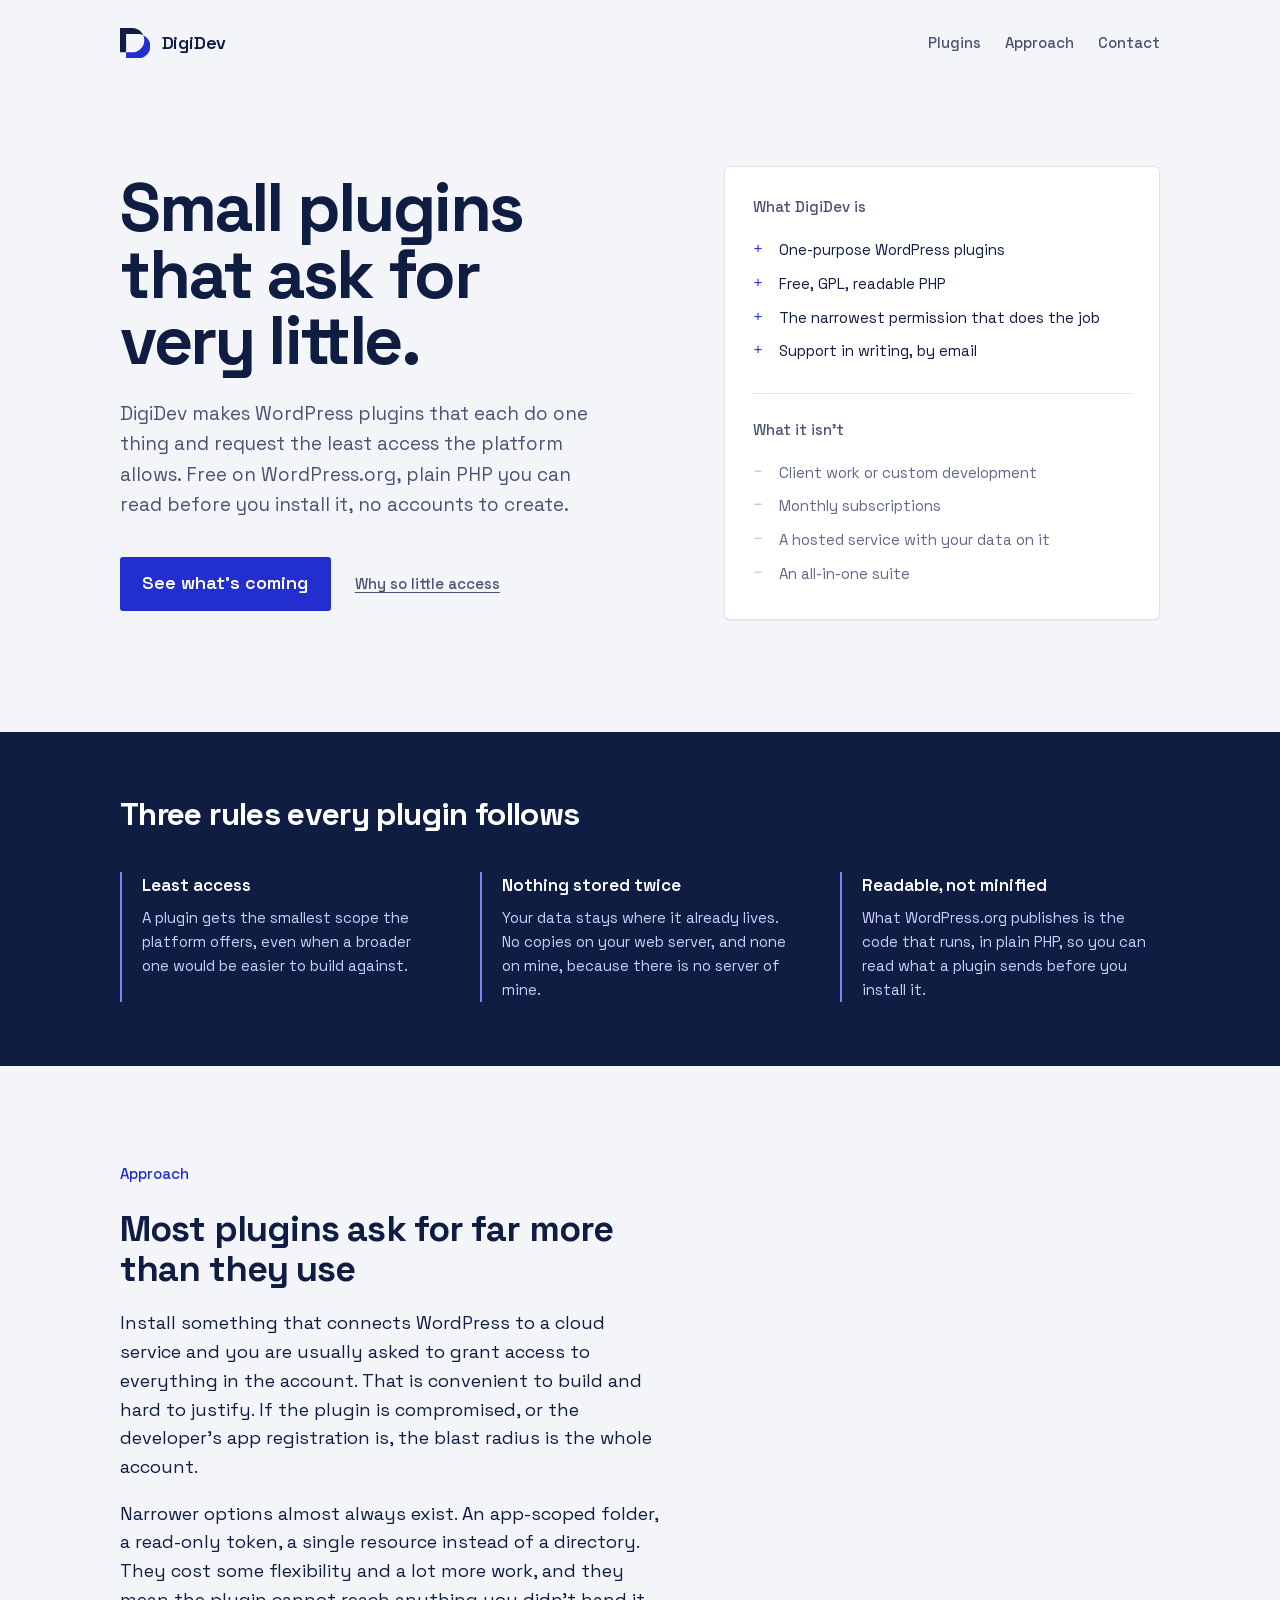
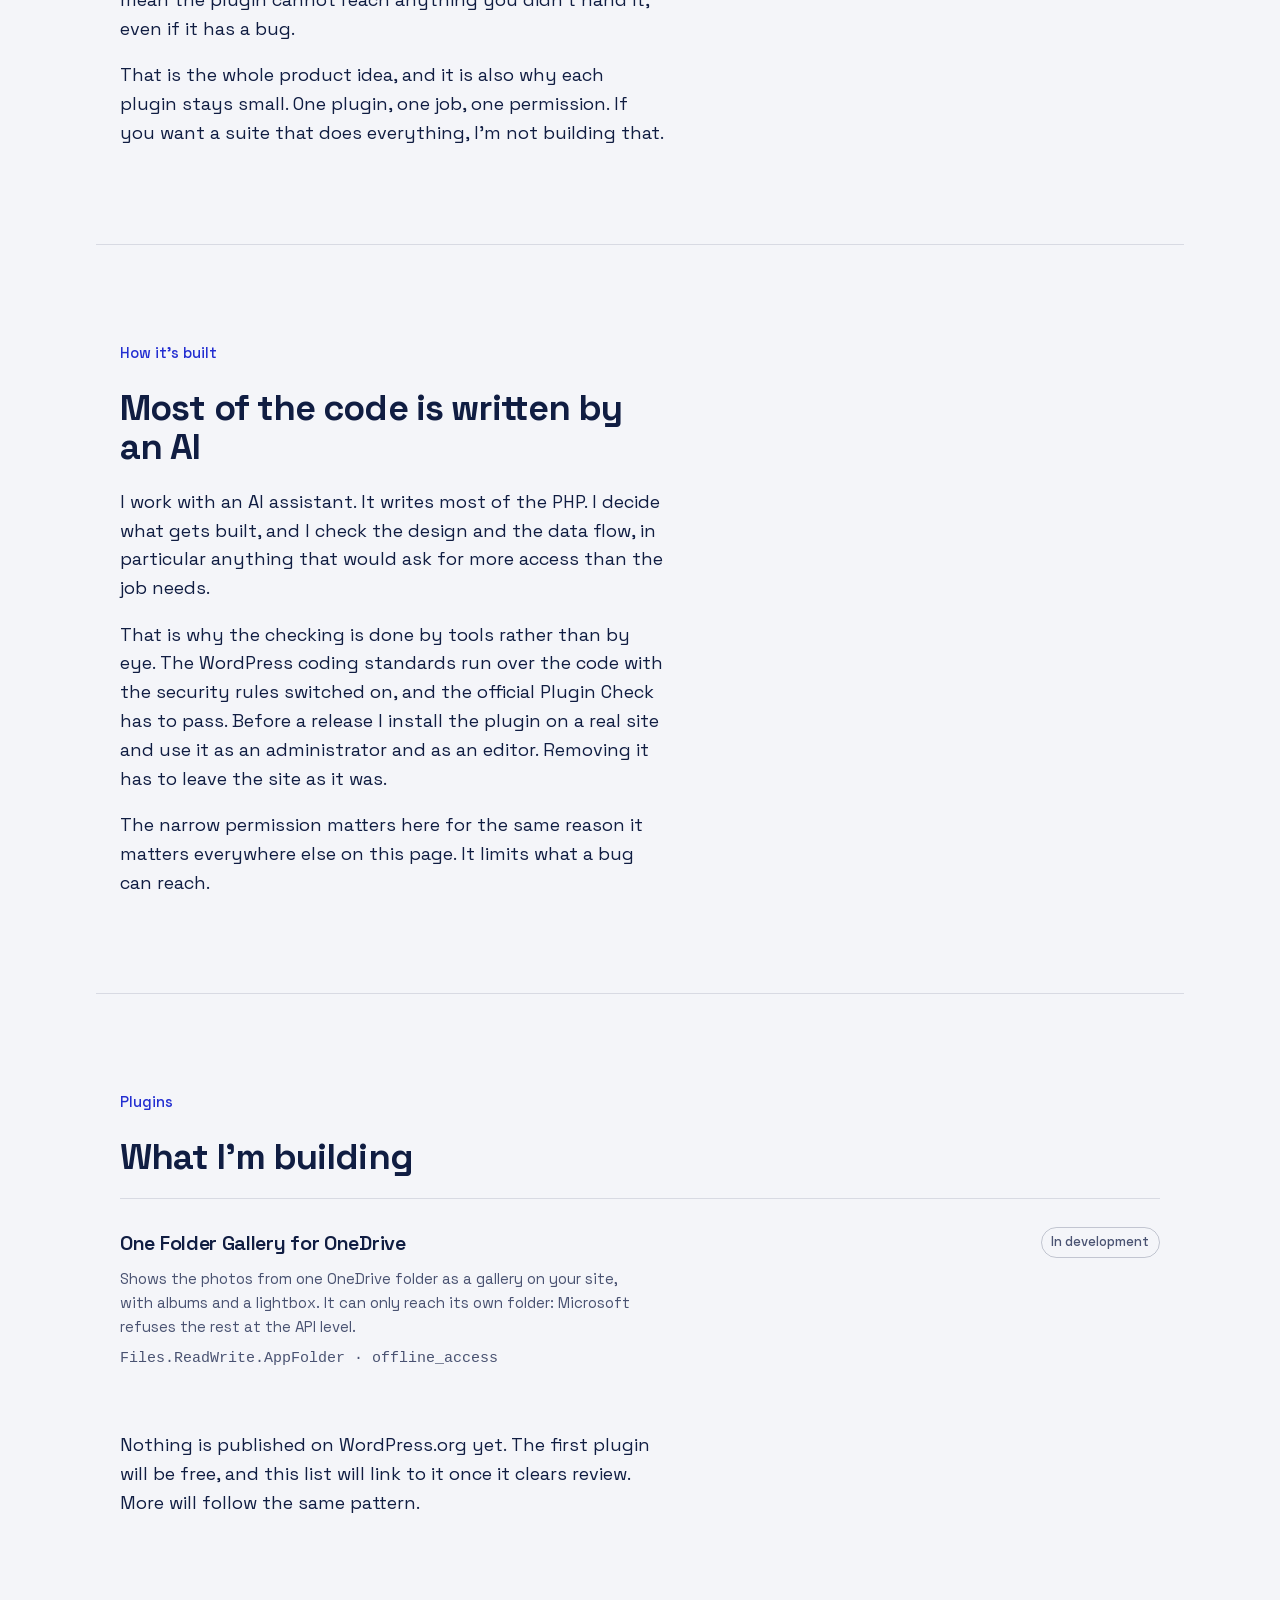
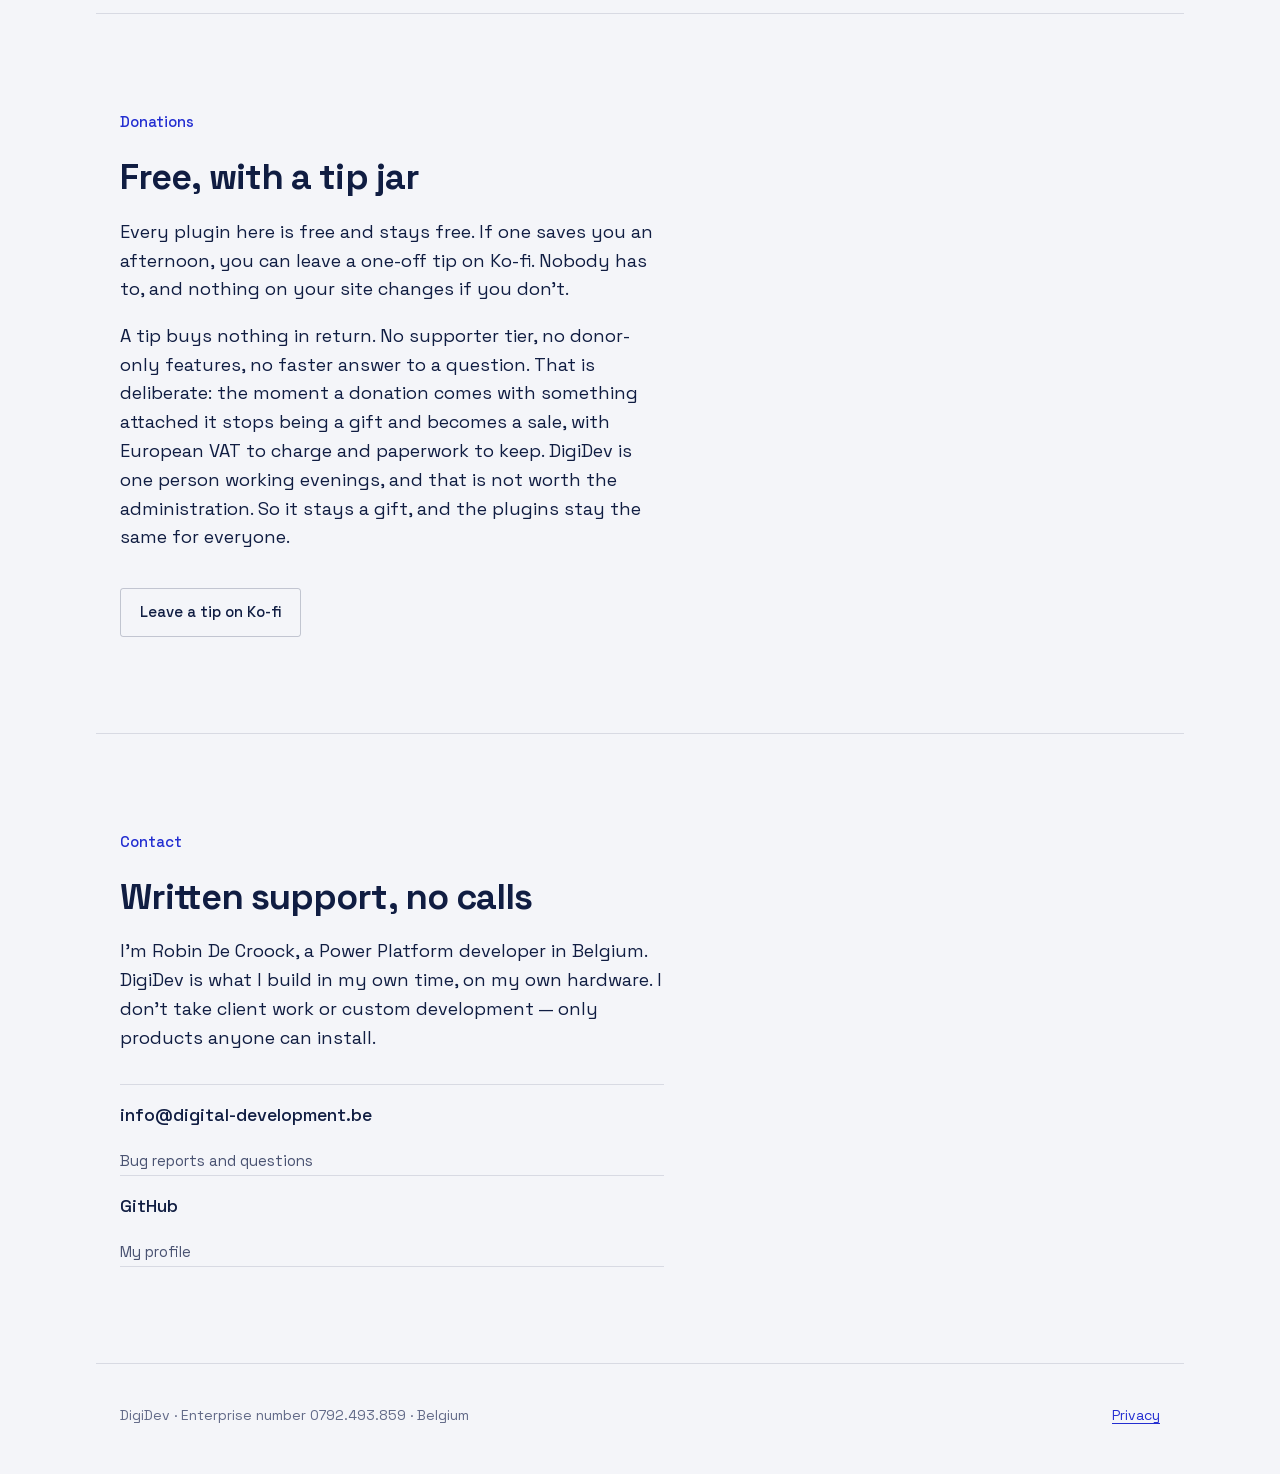
==== commit 320b0d5d: "Rewrite the AI section without the three-beat rhythm Co-Authored-By: Claude Opus 5 (1M context) <nor" ====
--- a/index.html
+++ b/index.html
@@ -109,14 +109,15 @@
     <p class="section-head">How it's built</p>
     <h2 class="title">Most of the code is written by an AI</h2>
     <div class="prose">
-      <p>I work with an AI assistant. It writes most of the PHP; I decide what gets built, judge the
-      design and the data flow, and say no to anything that would need more access than the job
-      requires. I'd rather tell you that than have you work it out from the source.</p>
-      <p>So the code gets checked before a release, and not by eye. The WordPress coding standards
-      and their security rules run over it, the official Plugin Check has to pass, and I test the
-      plugin by hand as an administrator, again as an editor, and once more after deactivating it.
-      The narrow permission does the rest: it limits what a mistake can reach, whoever wrote the
-      line.</p>
+      <p>I work with an AI assistant. It writes most of the PHP. I decide what gets built, and I
+      check the design and the data flow, in particular anything that would ask for more access
+      than the job needs.</p>
+      <p>That is why the checking is done by tools rather than by eye. The WordPress coding
+      standards run over the code with the security rules switched on, and the official Plugin Check
+      has to pass. Before a release I install the plugin on a real site and use it as an
+      administrator and as an editor. Removing it has to leave the site as it was.</p>
+      <p>The narrow permission matters here for the same reason it matters everywhere else on this
+      page. It limits what a bug can reach.</p>
     </div>
   </section>
 
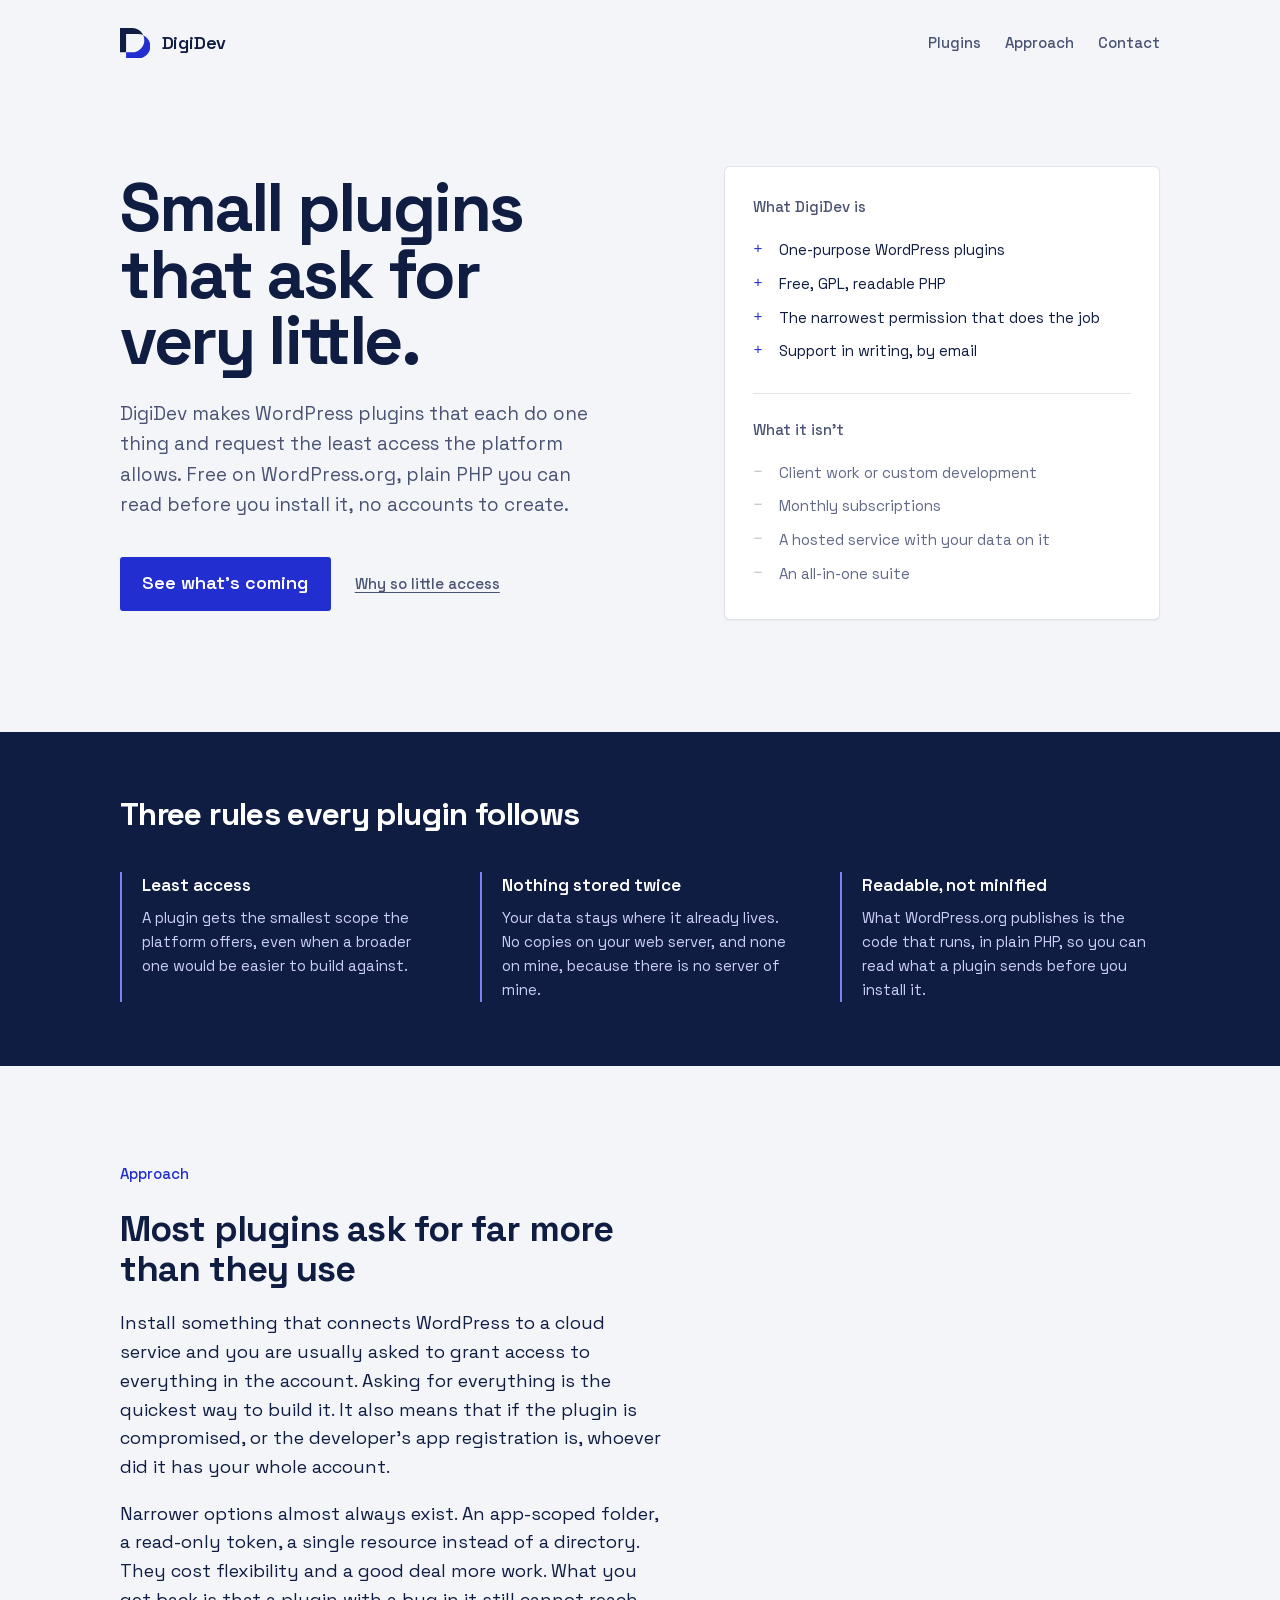
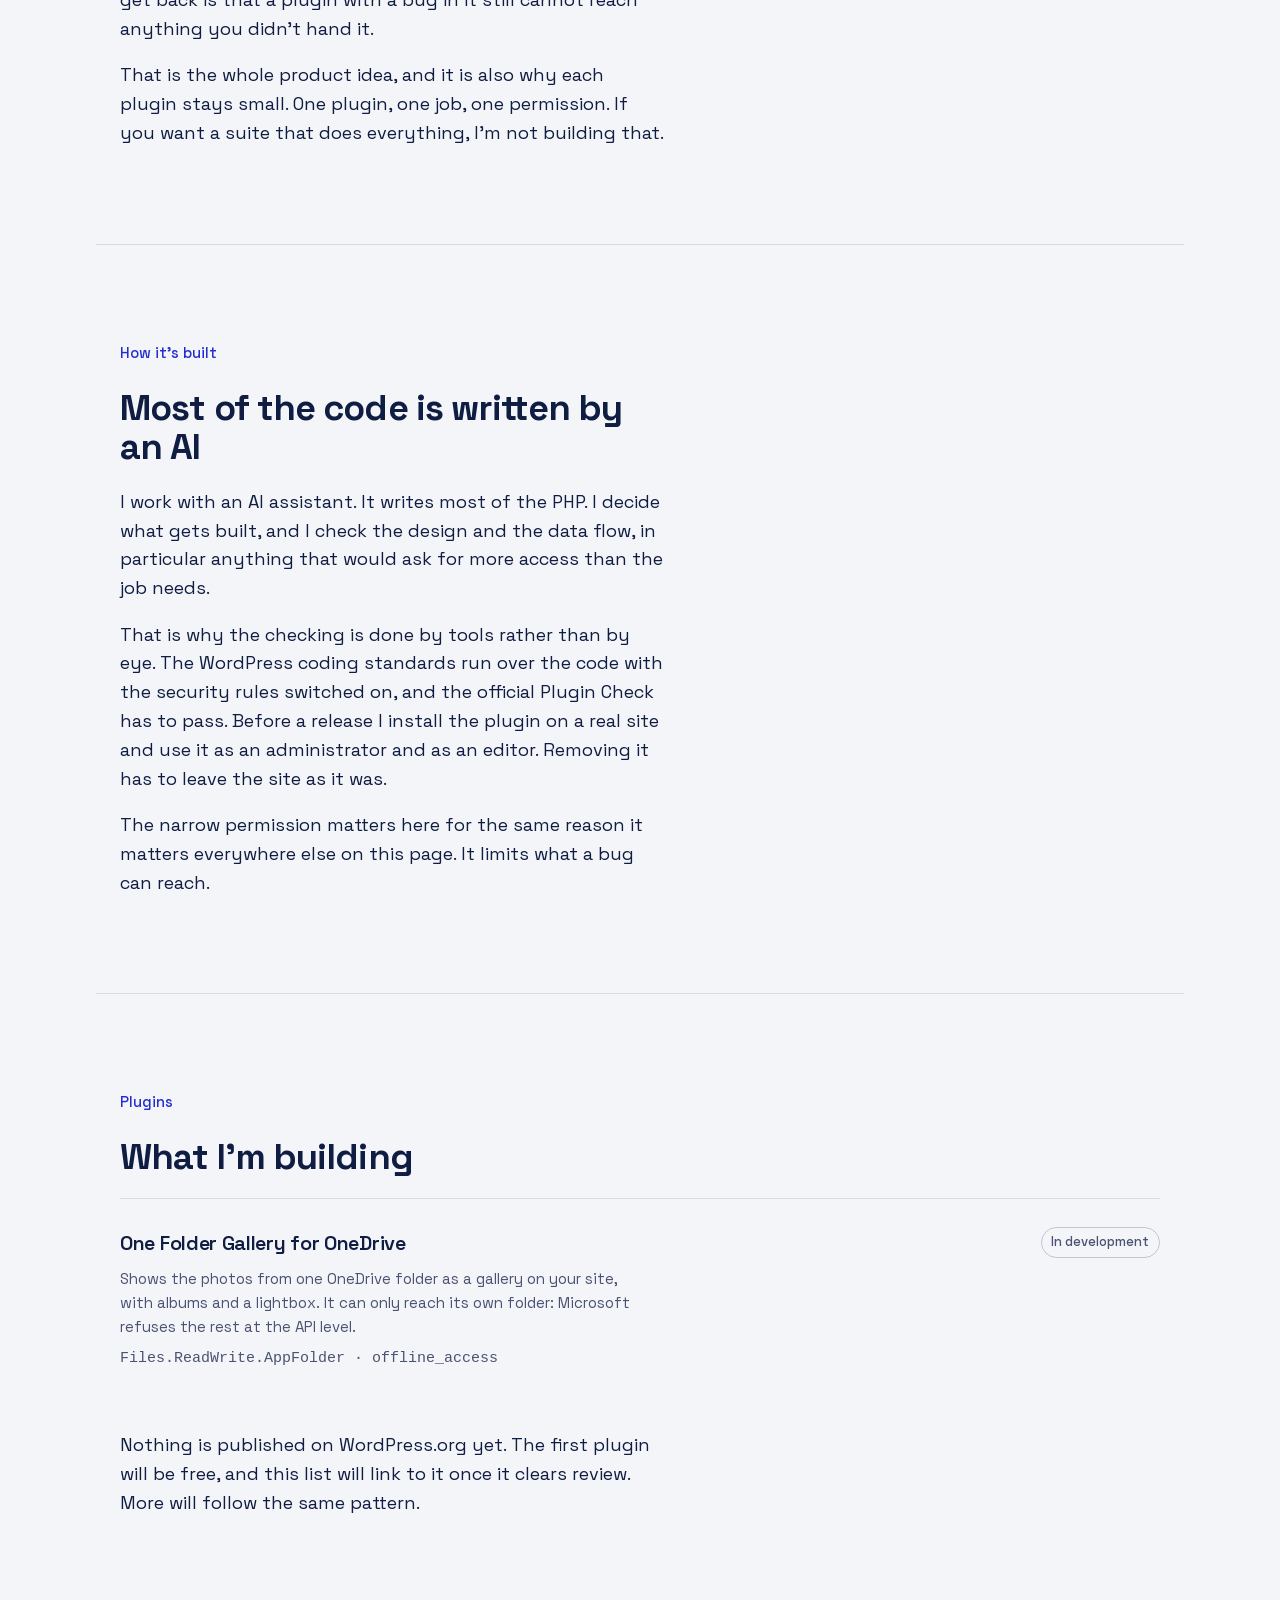
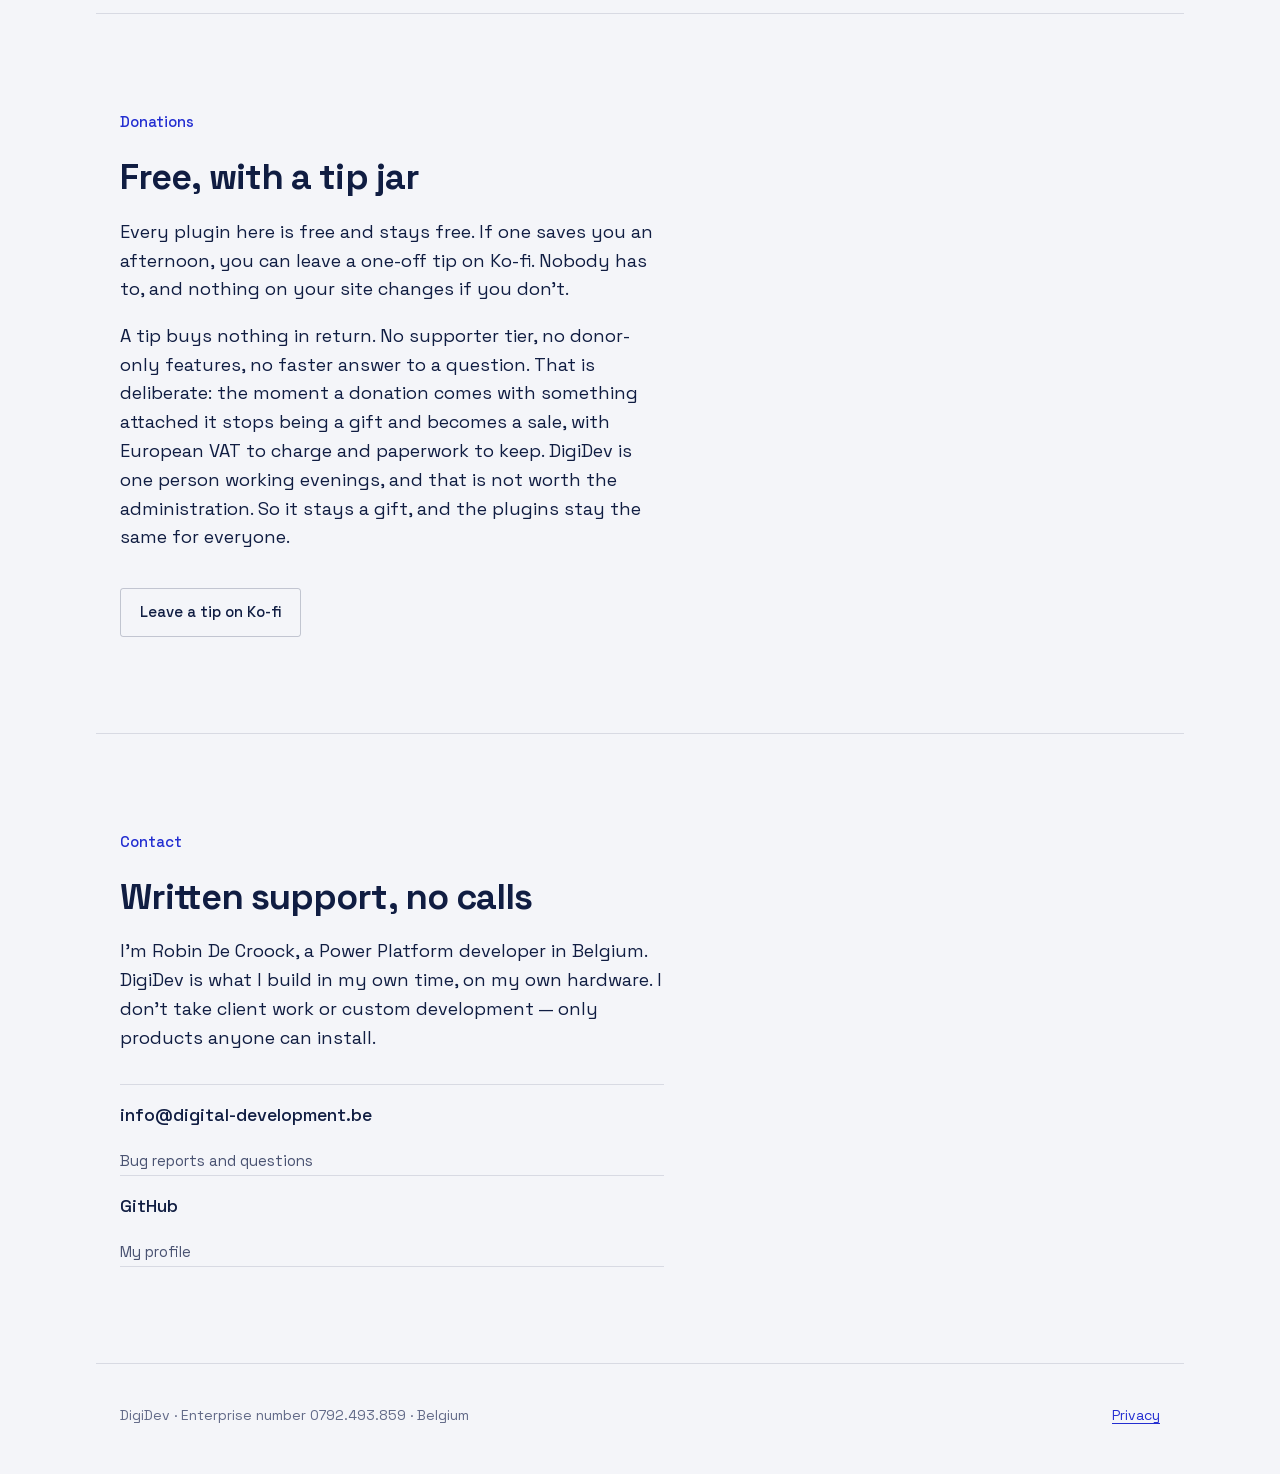
==== commit 9da858e5: "Cover what article 13 requires, and let the page move a little The privacy page read well but was in" ====
--- a/index.html
+++ b/index.html
@@ -94,12 +94,13 @@
     <p class="section-head">Approach</p>
     <h2 class="title">Most plugins ask for far more than they use</h2>
     <div class="prose">
-      <p>Install something that connects WordPress to a cloud service and you are usually asked to grant
-      access to everything in the account. That is convenient to build and hard to justify. If the plugin
-      is compromised, or the developer's app registration is, the blast radius is the whole account.</p>
-      <p>Narrower options almost always exist. An app-scoped folder, a read-only token, a single resource
-      instead of a directory. They cost some flexibility and a lot more work, and they mean the plugin
-      cannot reach anything you didn't hand it, even if it has a bug.</p>
+      <p>Install something that connects WordPress to a cloud service and you are usually asked to
+      grant access to everything in the account. Asking for everything is the quickest way to build
+      it. It also means that if the plugin is compromised, or the developer's app registration is,
+      whoever did it has your whole account.</p>
+      <p>Narrower options almost always exist. An app-scoped folder, a read-only token, a single
+      resource instead of a directory. They cost flexibility and a good deal more work. What you get
+      back is that a plugin with a bug in it still cannot reach anything you didn't hand it.</p>
       <p>That is the whole product idea, and it is also why each plugin stays small. One plugin, one job,
       one permission. If you want a suite that does everything, I'm not building that.</p>
     </div>
--- a/assets/css/site.css
+++ b/assets/css/site.css
@@ -57,6 +57,9 @@
 .wrap { max-width: 68rem; margin: 0 auto; padding: 0 1.5rem; }
 
 a { color: var(--blue); text-decoration-thickness: 1px; text-underline-offset: 3px; }
+@media (prefers-reduced-motion: no-preference) {
+  a, .button, .support, .status { transition: color 0.15s ease, background-color 0.15s ease, border-color 0.15s ease, transform 0.15s ease; }
+}
 a:focus-visible { outline: 2px solid var(--blue); outline-offset: 4px; border-radius: 2px; }
 
 /* ---------- masthead ---------- */
@@ -103,6 +106,10 @@
   font-weight: 600; text-decoration: none; border-radius: 3px;
 }
 .button:hover { background: #1A23A6; }
+@media (prefers-reduced-motion: no-preference) {
+  .button:hover, .support:hover { transform: translateY(-1px); }
+  .button:active, .support:active { transform: none; }
+}
 .quiet-link { color: var(--ink-soft); font-weight: 500; font-size: 0.9375rem; }
 
 /* ---------- the one visual: is / isn't ---------- */
@@ -200,11 +207,30 @@
   .section { padding-top: 6rem; padding-bottom: 6rem; }
 }
 
+@keyframes settle {
+  from { opacity: 0; transform: translateY(6px); }
+  to { opacity: 1; transform: none; }
+}
+
+@keyframes arrive {
+  from { transform: translateY(10px); }
+  to { transform: none; }
+}
+
 @media (prefers-reduced-motion: no-preference) {
-  .ledger { animation: settle 0.55s ease-out both 0.1s; }
-  @keyframes settle {
-    from { opacity: 0; transform: translateY(6px); }
-    to { opacity: 1; transform: none; }
+  .hero .ledger { animation: settle 0.55s ease-out both 0.1s; }
+
+  /* Everything else arrives as you reach it. Scroll-driven, so no JavaScript and
+     no observer; browsers without the timeline simply show the page. This moves
+     the block and never fades it: if a timeline ever misbehaves, the worst case
+     is text sitting ten pixels low, not text nobody can read. */
+  @supports (animation-timeline: view()) {
+    .section > *,
+    .band .claim {
+      animation: arrive linear both;
+      animation-timeline: view();
+      animation-range: entry 10% entry 45%;
+    }
   }
 }
 
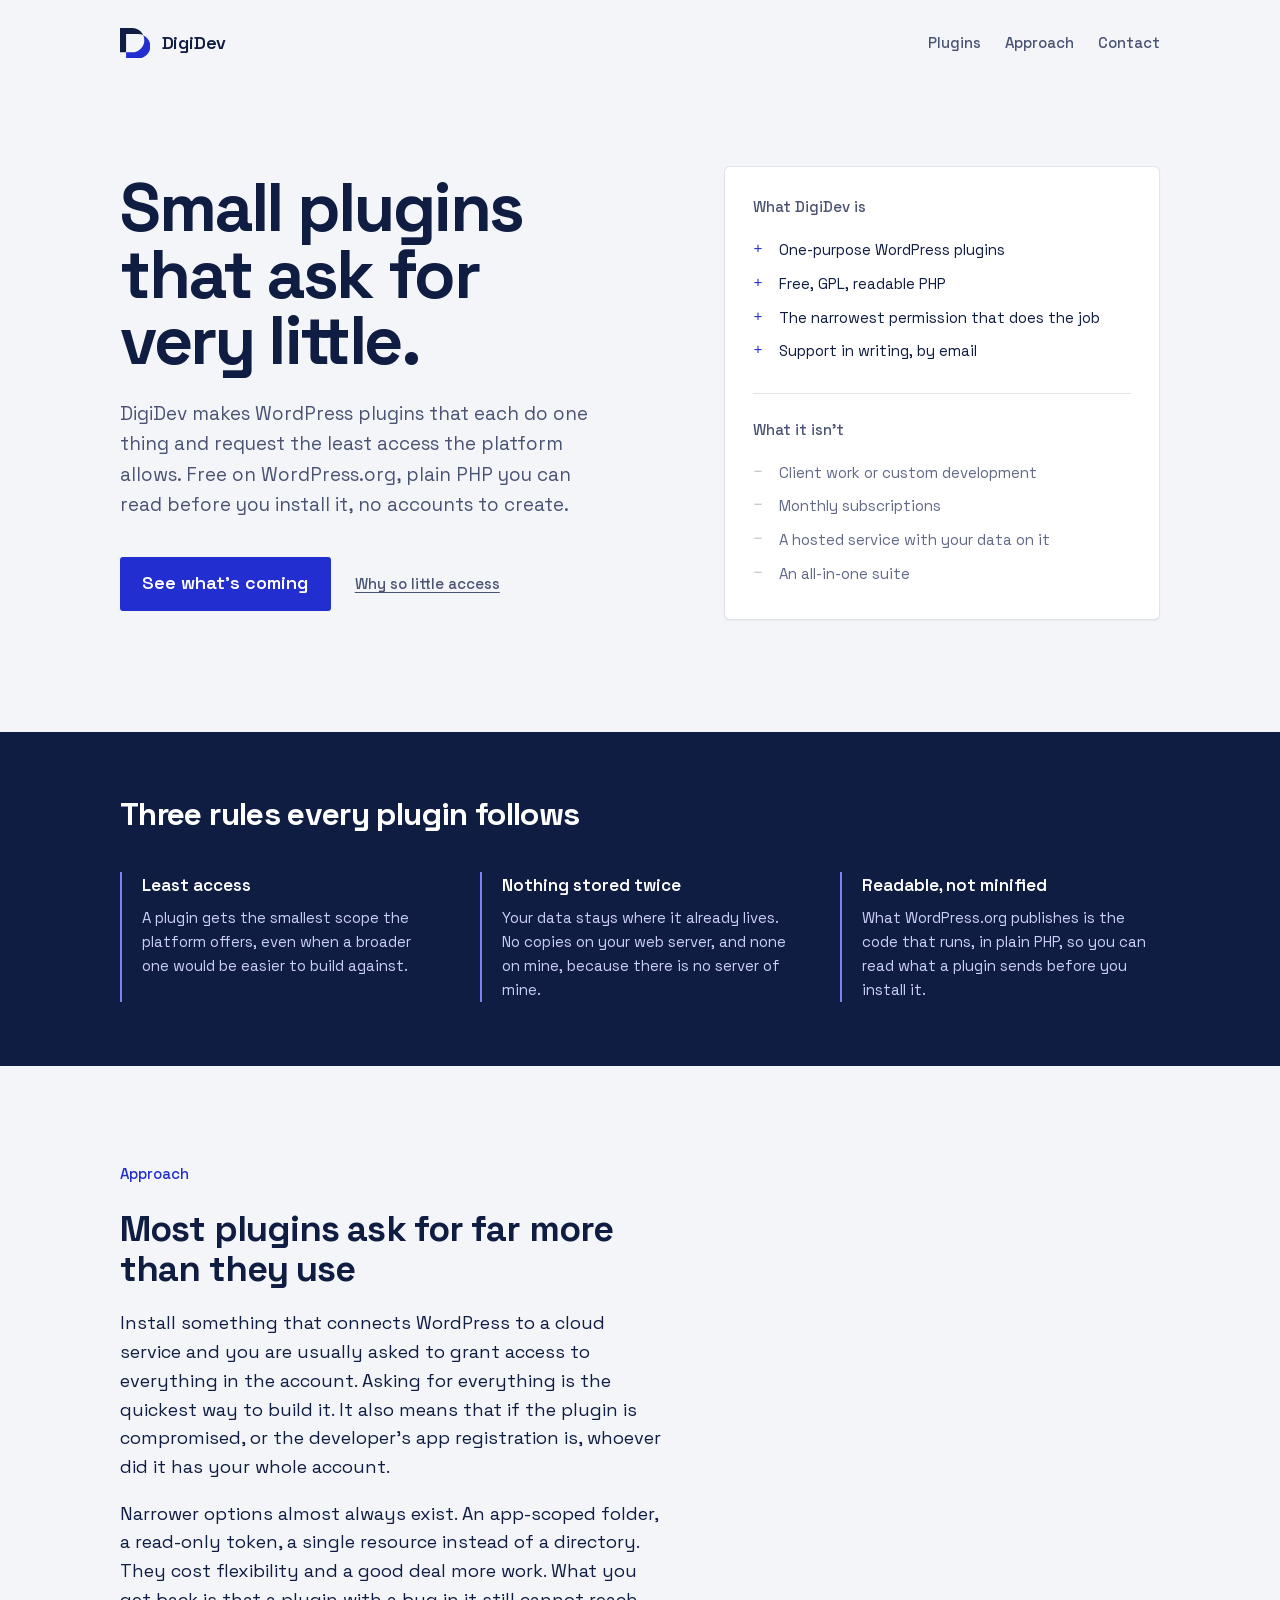
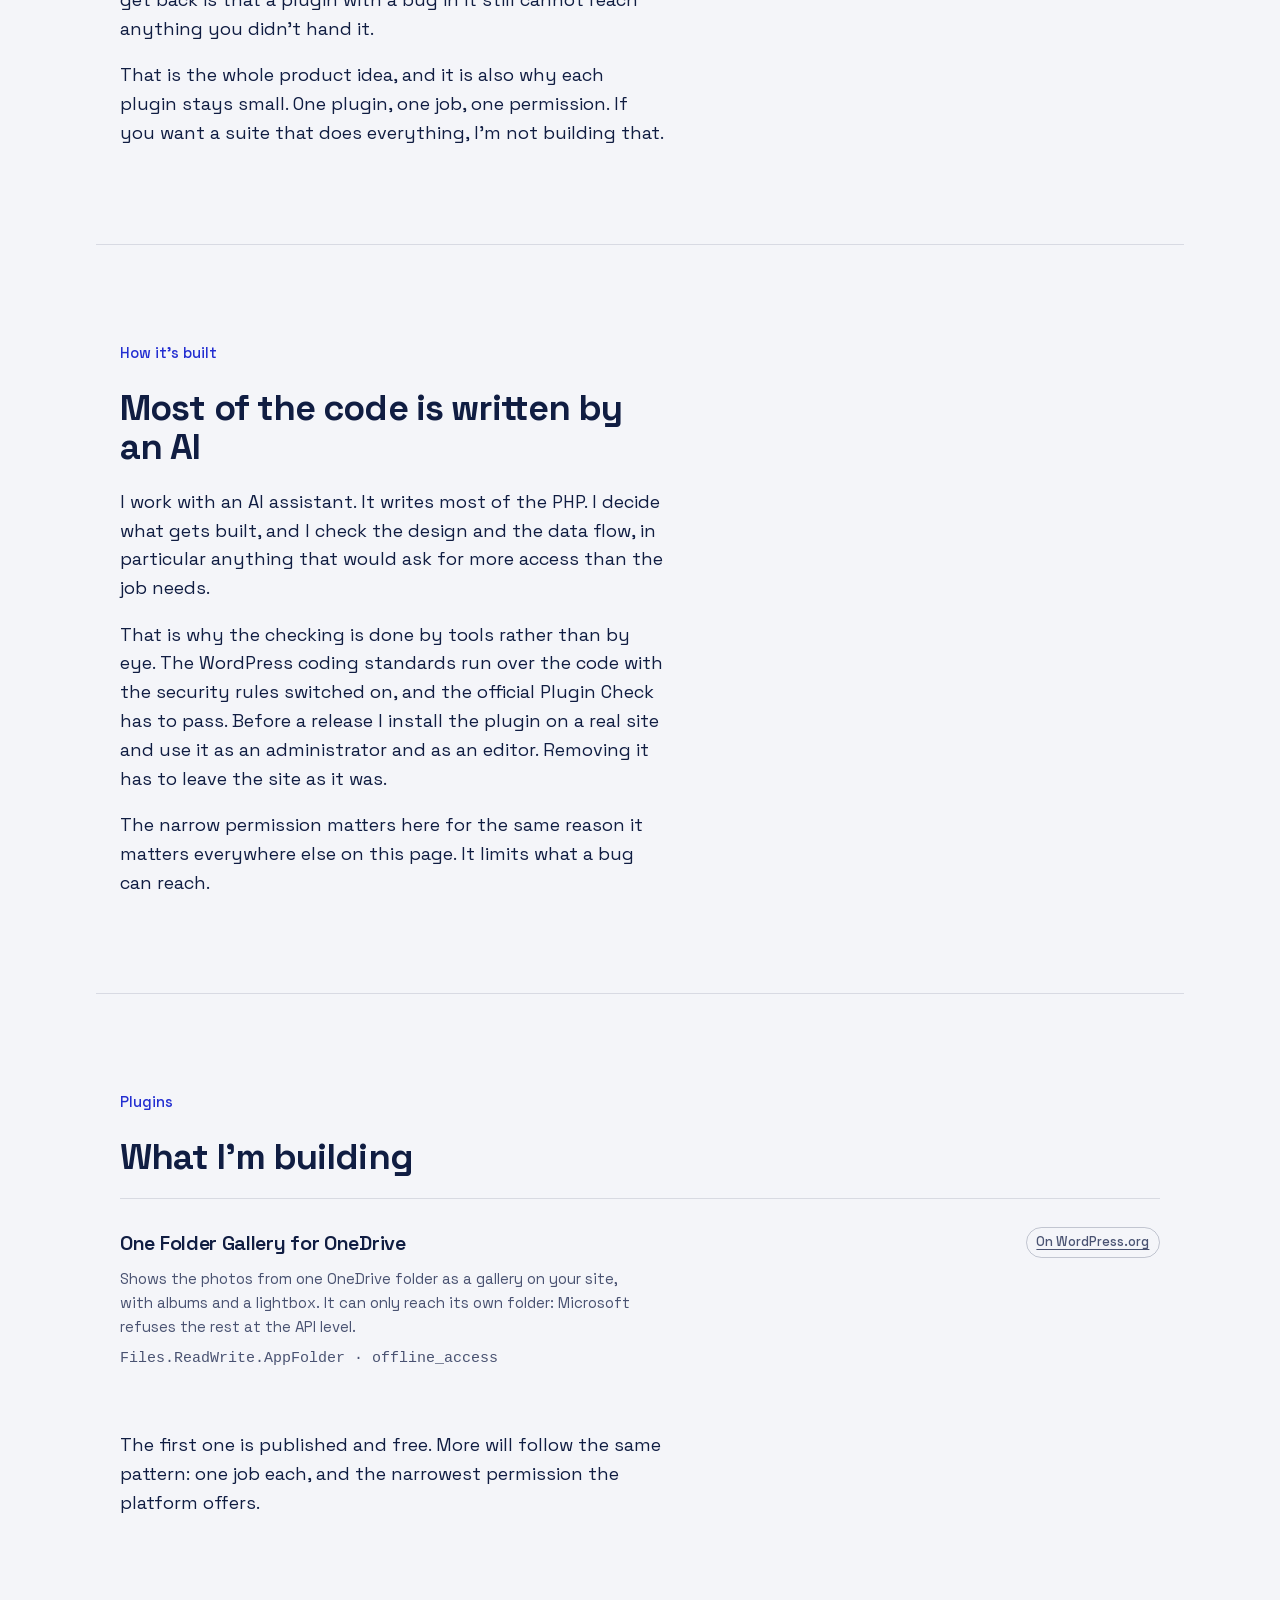
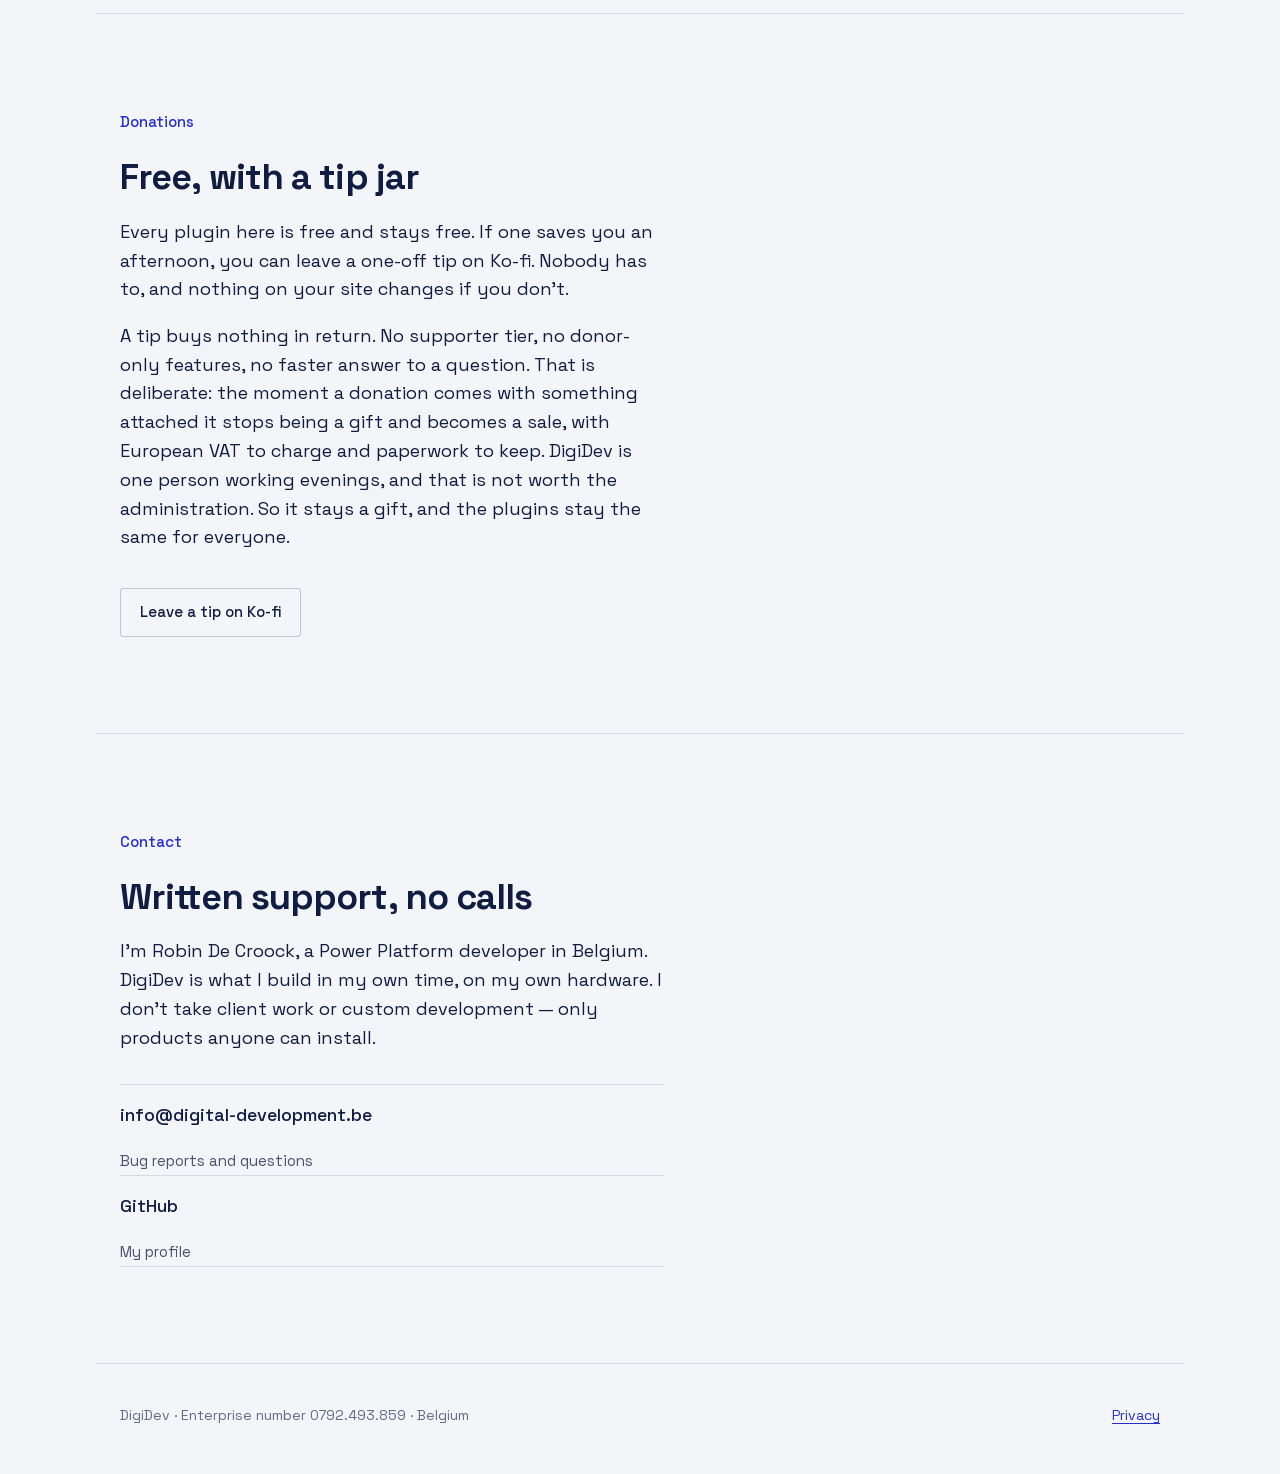
==== commit 7999b3bf: "Say that the plugin is out, and let people get it The site still described One Folder Gallery as in " ====
--- a/index.html
+++ b/index.html
@@ -133,12 +133,12 @@
         lightbox. It can only reach its own folder: Microsoft refuses the rest at the API level.</p>
         <p class="scopes">Files.ReadWrite.AppFolder · offline_access</p>
       </div>
-      <span class="status">In development</span>
+      <a class="status" href="https://wordpress.org/plugins/one-folder-gallery-for-onedrive/">On WordPress.org</a>
     </div>
 
     <div class="prose prose-after-list">
-      <p>Nothing is published on WordPress.org yet. The first plugin will be free, and this list will
-      link to it once it clears review. More will follow the same pattern.</p>
+      <p>The first one is published and free. More will follow the same pattern: one job each, and
+      the narrowest permission the platform offers.</p>
     </div>
   </section>
 
--- a/assets/css/site.css
+++ b/assets/css/site.css
@@ -77,8 +77,16 @@
 }
 .brand svg { width: 1.9rem; height: auto; display: block; }
 .masthead nav { display: flex; flex-wrap: wrap; gap: 0.5rem 1.25rem; font-size: 0.9375rem; font-weight: 500; }
-.masthead nav a { color: var(--ink-soft); text-decoration: none; }
+.masthead nav a { position: relative; color: var(--ink-soft); text-decoration: none; }
 .masthead nav a:hover { color: var(--ink); }
+.masthead nav a::after {
+  content: ""; position: absolute; left: 0; right: 0; bottom: -0.35rem;
+  height: 1px; background: currentColor; transform: scaleX(0); transform-origin: left;
+}
+.masthead nav a:hover::after, .masthead nav a:focus-visible::after { transform: scaleX(1); }
+@media (prefers-reduced-motion: no-preference) {
+  .masthead nav a::after { transition: transform 0.18s ease; }
+}
 
 /* ---------- hero ---------- */
 
@@ -186,6 +194,10 @@
   padding: 1rem 0; color: var(--ink); text-decoration: none; font-weight: 500;
 }
 .contact-list a:hover { color: var(--blue); }
+@media (prefers-reduced-motion: no-preference) {
+  .contact-list a { transition: color 0.15s ease, transform 0.15s ease; }
+  .contact-list a:hover { transform: translateX(3px); }
+}
 .contact-list span { font-weight: 400; font-size: 0.9375rem; color: var(--ink-soft); }
 
 .page-footer {
@@ -213,23 +225,23 @@
 }
 
 @keyframes arrive {
-  from { transform: translateY(10px); }
-  to { transform: none; }
+  from { opacity: 0; transform: translateY(16px); }
+  to { opacity: 1; transform: none; }
 }
 
 @media (prefers-reduced-motion: no-preference) {
   .hero .ledger { animation: settle 0.55s ease-out both 0.1s; }
 
   /* Everything else arrives as you reach it. Scroll-driven, so no JavaScript and
-     no observer; browsers without the timeline simply show the page. This moves
-     the block and never fades it: if a timeline ever misbehaves, the worst case
-     is text sitting ten pixels low, not text nobody can read. */
+     no observer; browsers without the timeline simply show the page. The range
+     ends early on purpose: by the time a block is halfway into the viewport it is
+     done, so nothing you are trying to read is still moving or faint. */
   @supports (animation-timeline: view()) {
     .section > *,
     .band .claim {
       animation: arrive linear both;
       animation-timeline: view();
-      animation-range: entry 10% entry 45%;
+      animation-range: entry 5% entry 50%;
     }
   }
 }
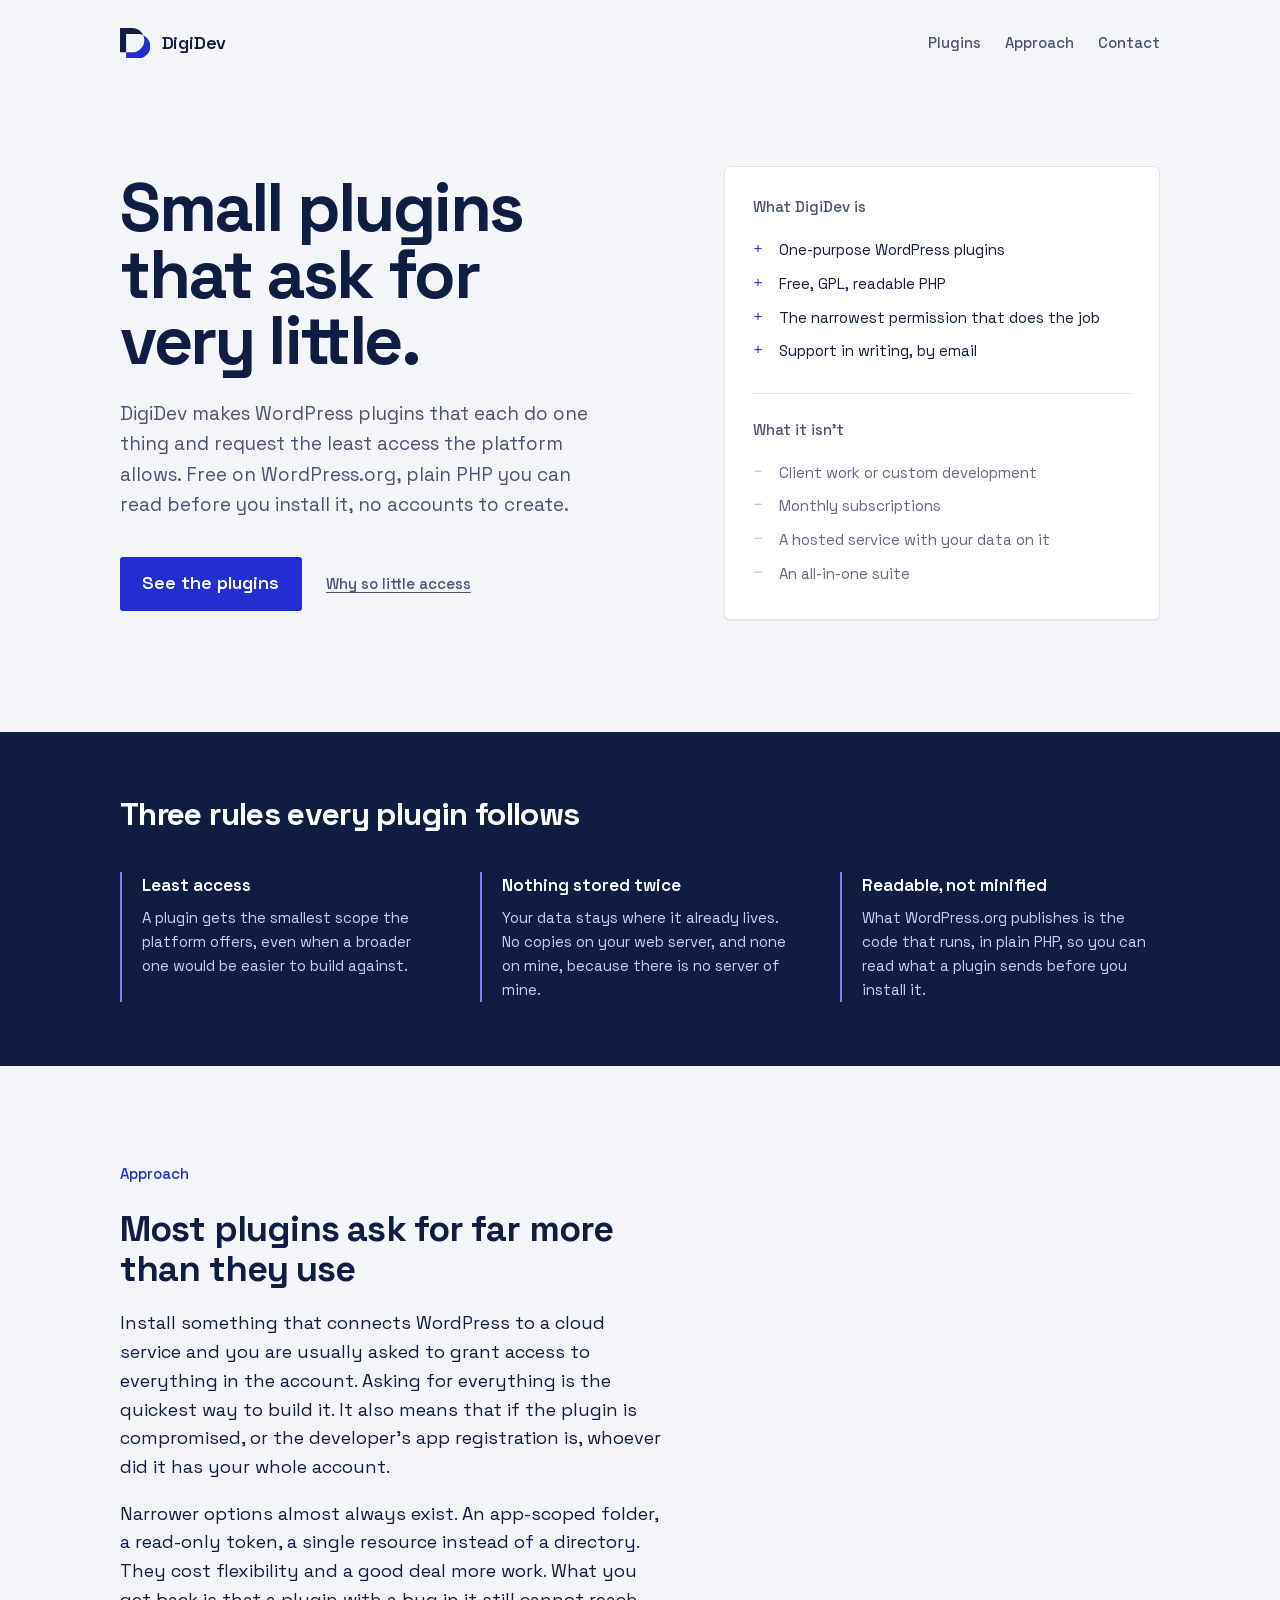
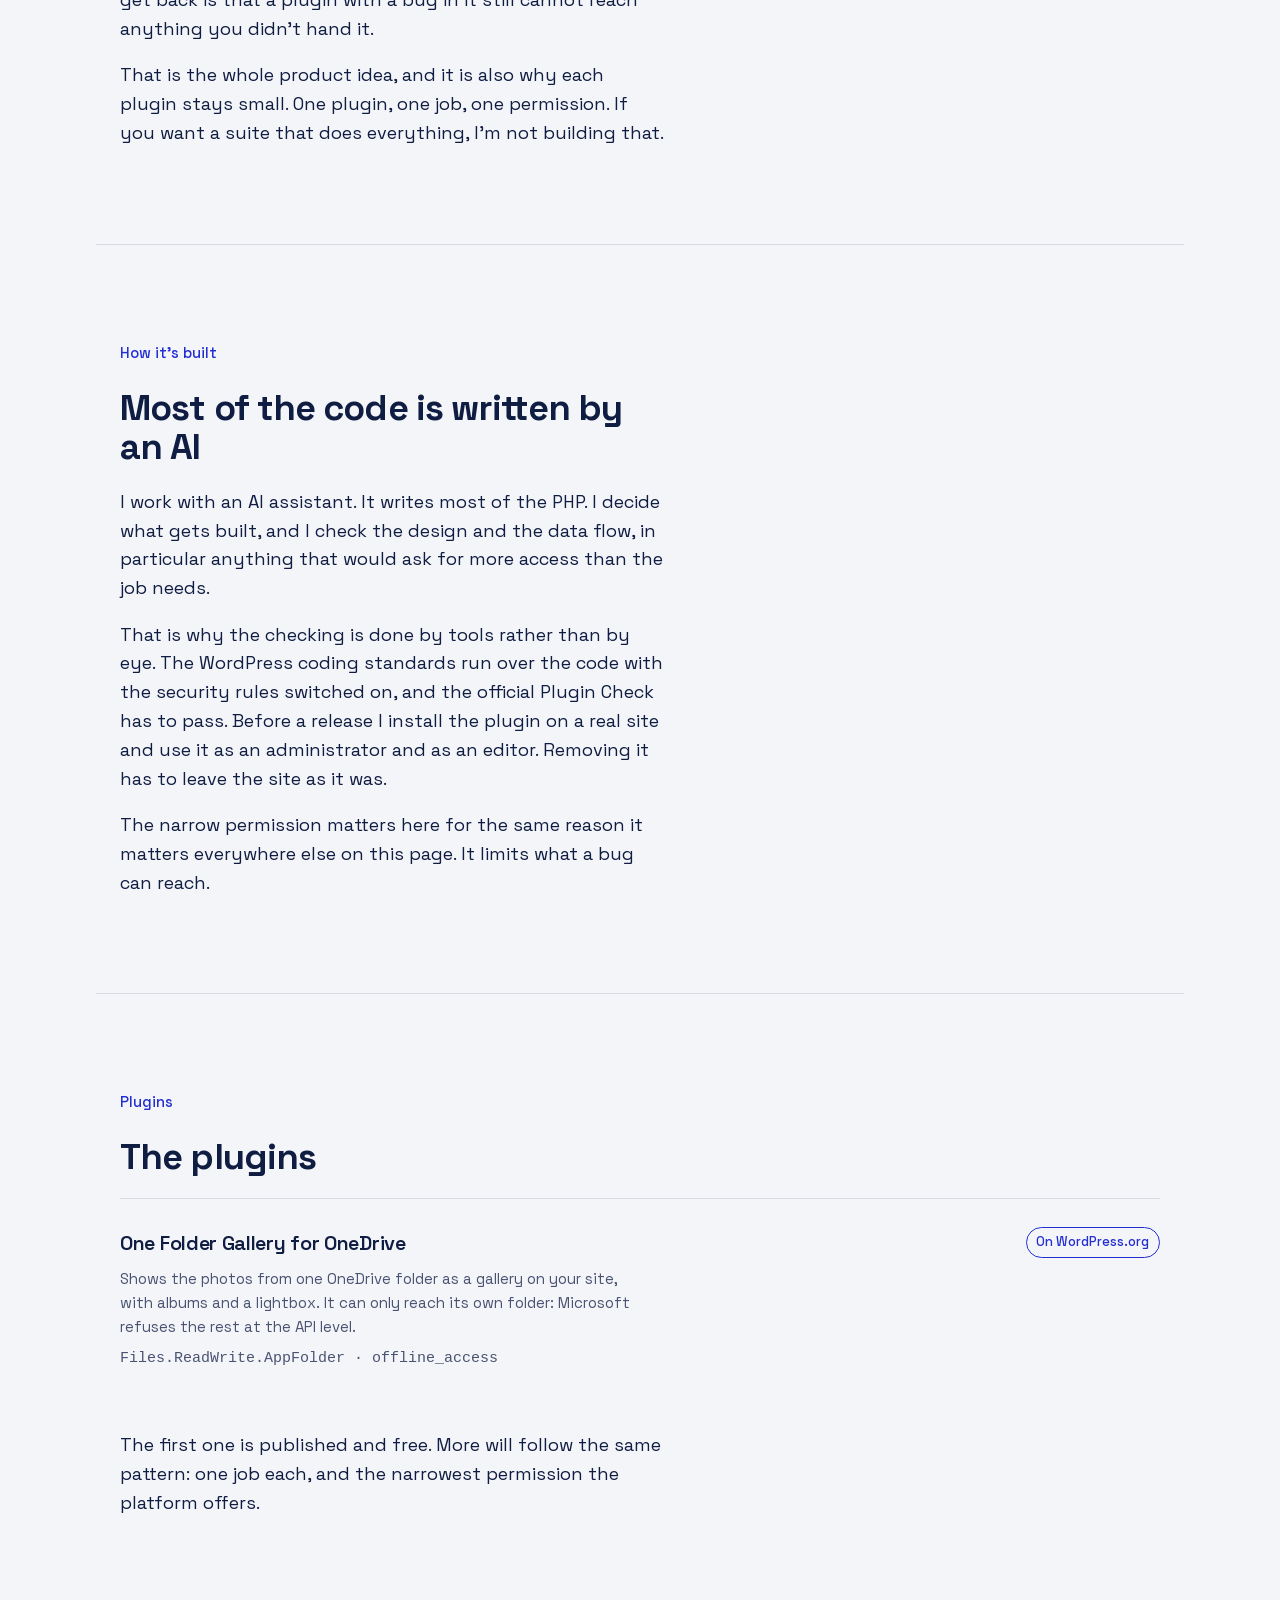
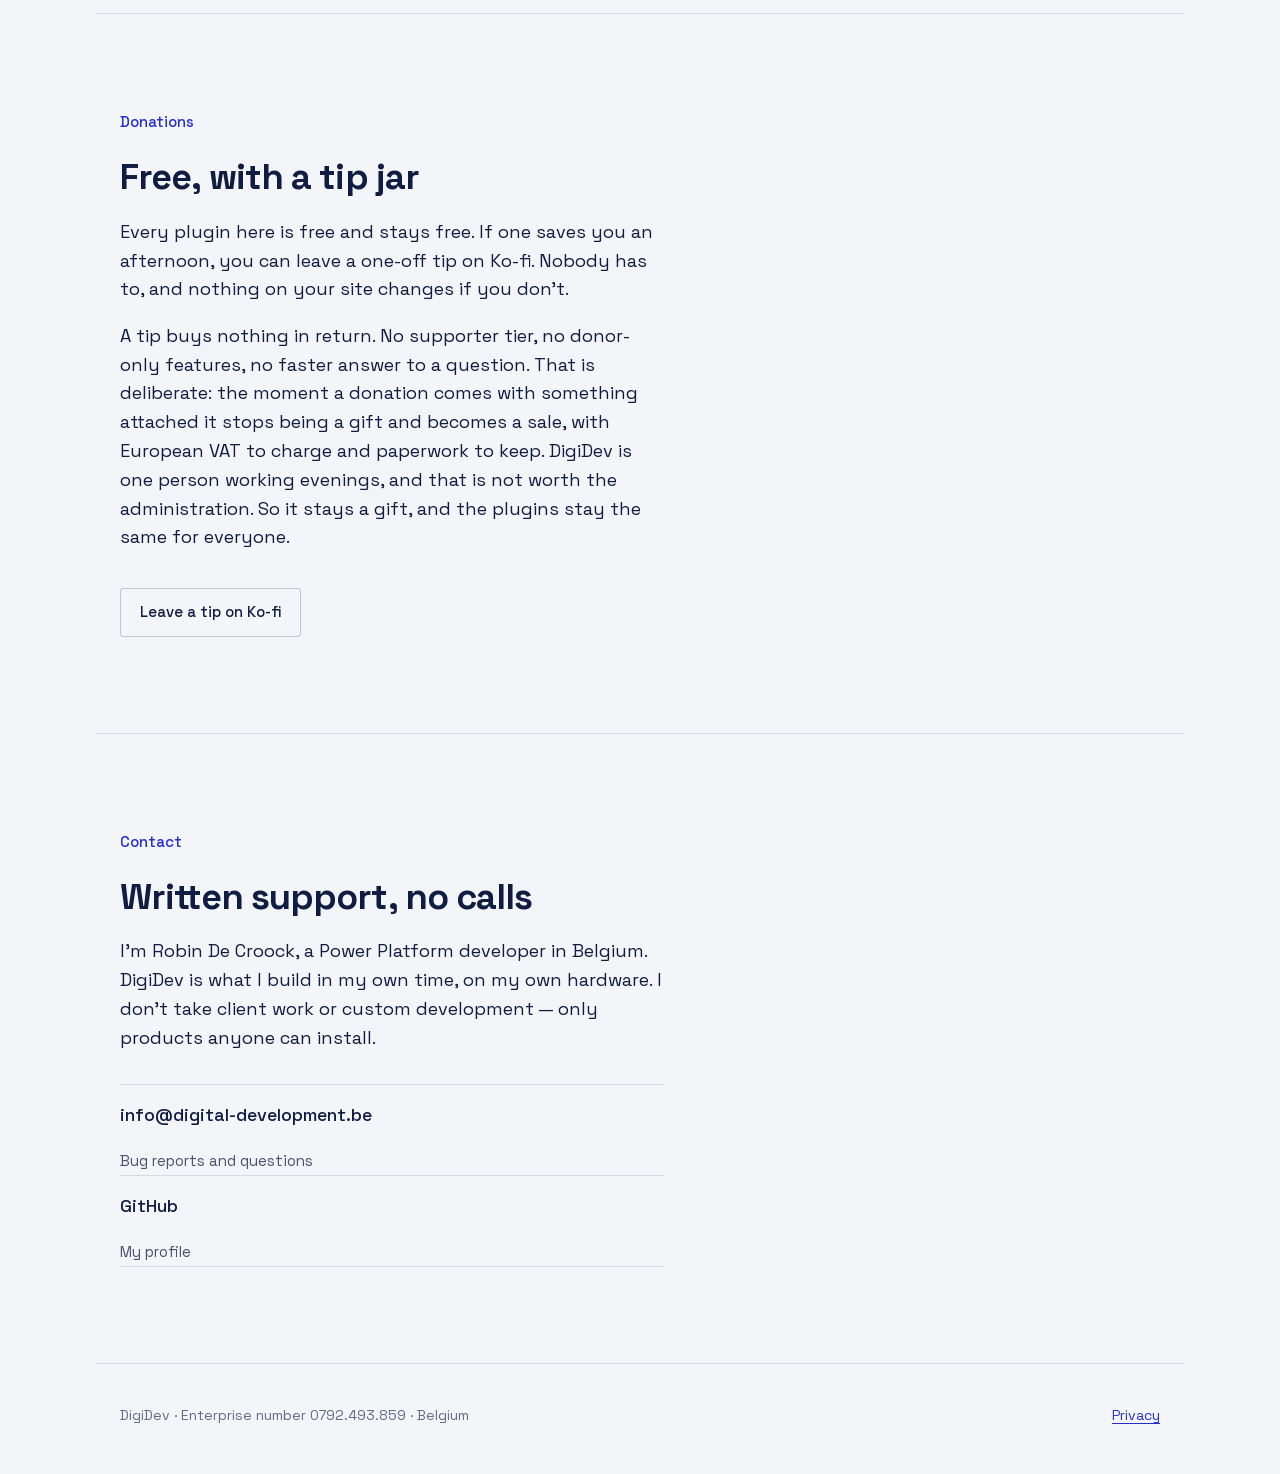
==== commit 0e123a05: "Stop the home page promising what is already there The hero button said "See what's coming" and the " ====
--- a/index.html
+++ b/index.html
@@ -39,7 +39,7 @@
         platform allows. Free on WordPress.org, plain PHP you can read before you install it, no
         accounts to create.</p>
         <div class="hero-actions">
-          <a class="button" href="#plugins">See what's coming</a>
+          <a class="button" href="#plugins">See the plugins</a>
           <a class="quiet-link" href="#approach">Why so little access</a>
         </div>
       </div>
@@ -124,7 +124,7 @@
 
   <section class="wrap section" id="plugins">
     <p class="section-head">Plugins</p>
-    <h2 class="title">What I'm building</h2>
+    <h2 class="title">The plugins</h2>
 
     <div class="plugin">
       <div>
--- a/assets/css/site.css
+++ b/assets/css/site.css
@@ -181,6 +181,11 @@
   border: 1px solid var(--rule-strong); border-radius: 999px;
   font-size: 0.8125rem; font-weight: 500; color: var(--ink-soft); white-space: nowrap;
 }
+/* A status that links somewhere is something you can act on, so it takes the
+   blue. The pill already reads as a control, so it drops the underline. */
+a.status { color: var(--blue); border-color: currentColor; text-decoration: none; }
+a.status:hover { background: var(--tint); }
+
 .scopes { font-family: var(--mono); font-size: 0.8125rem; color: var(--blue); }
 
 /* ---------- contact ---------- */
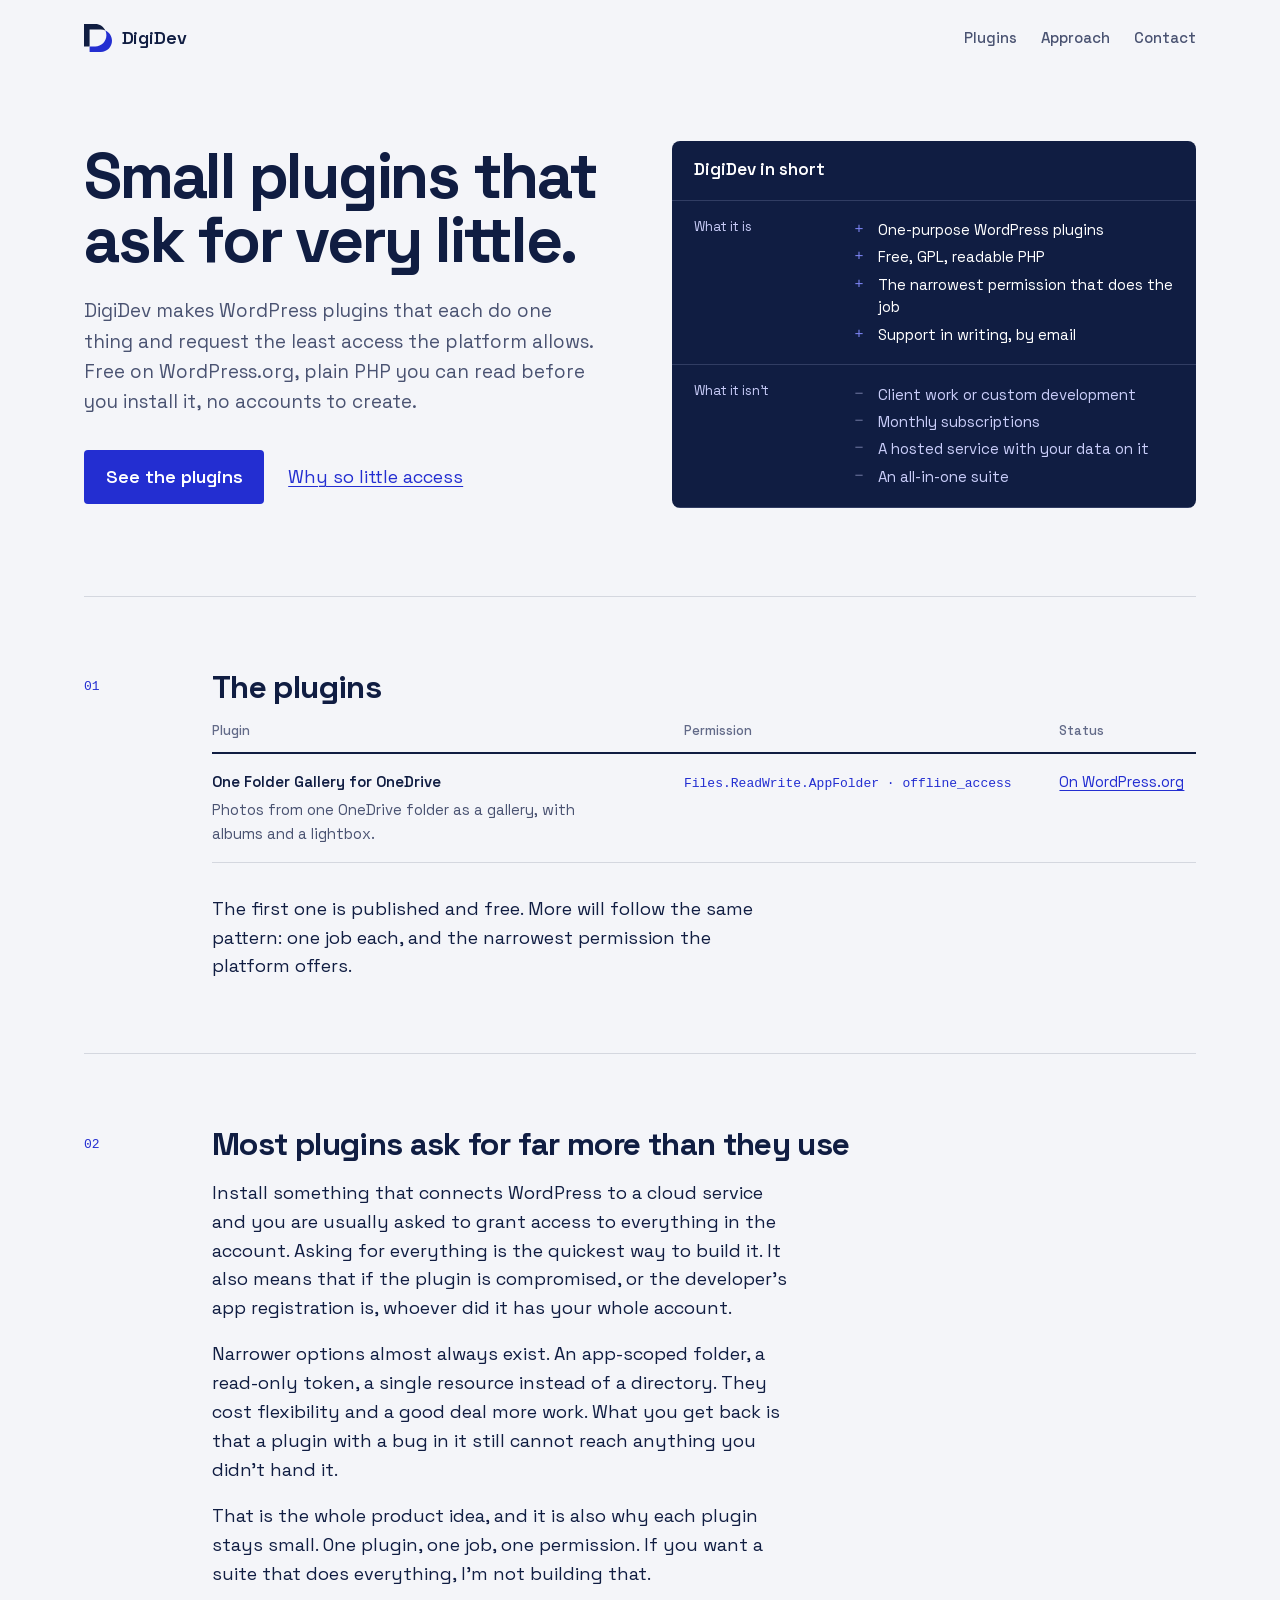
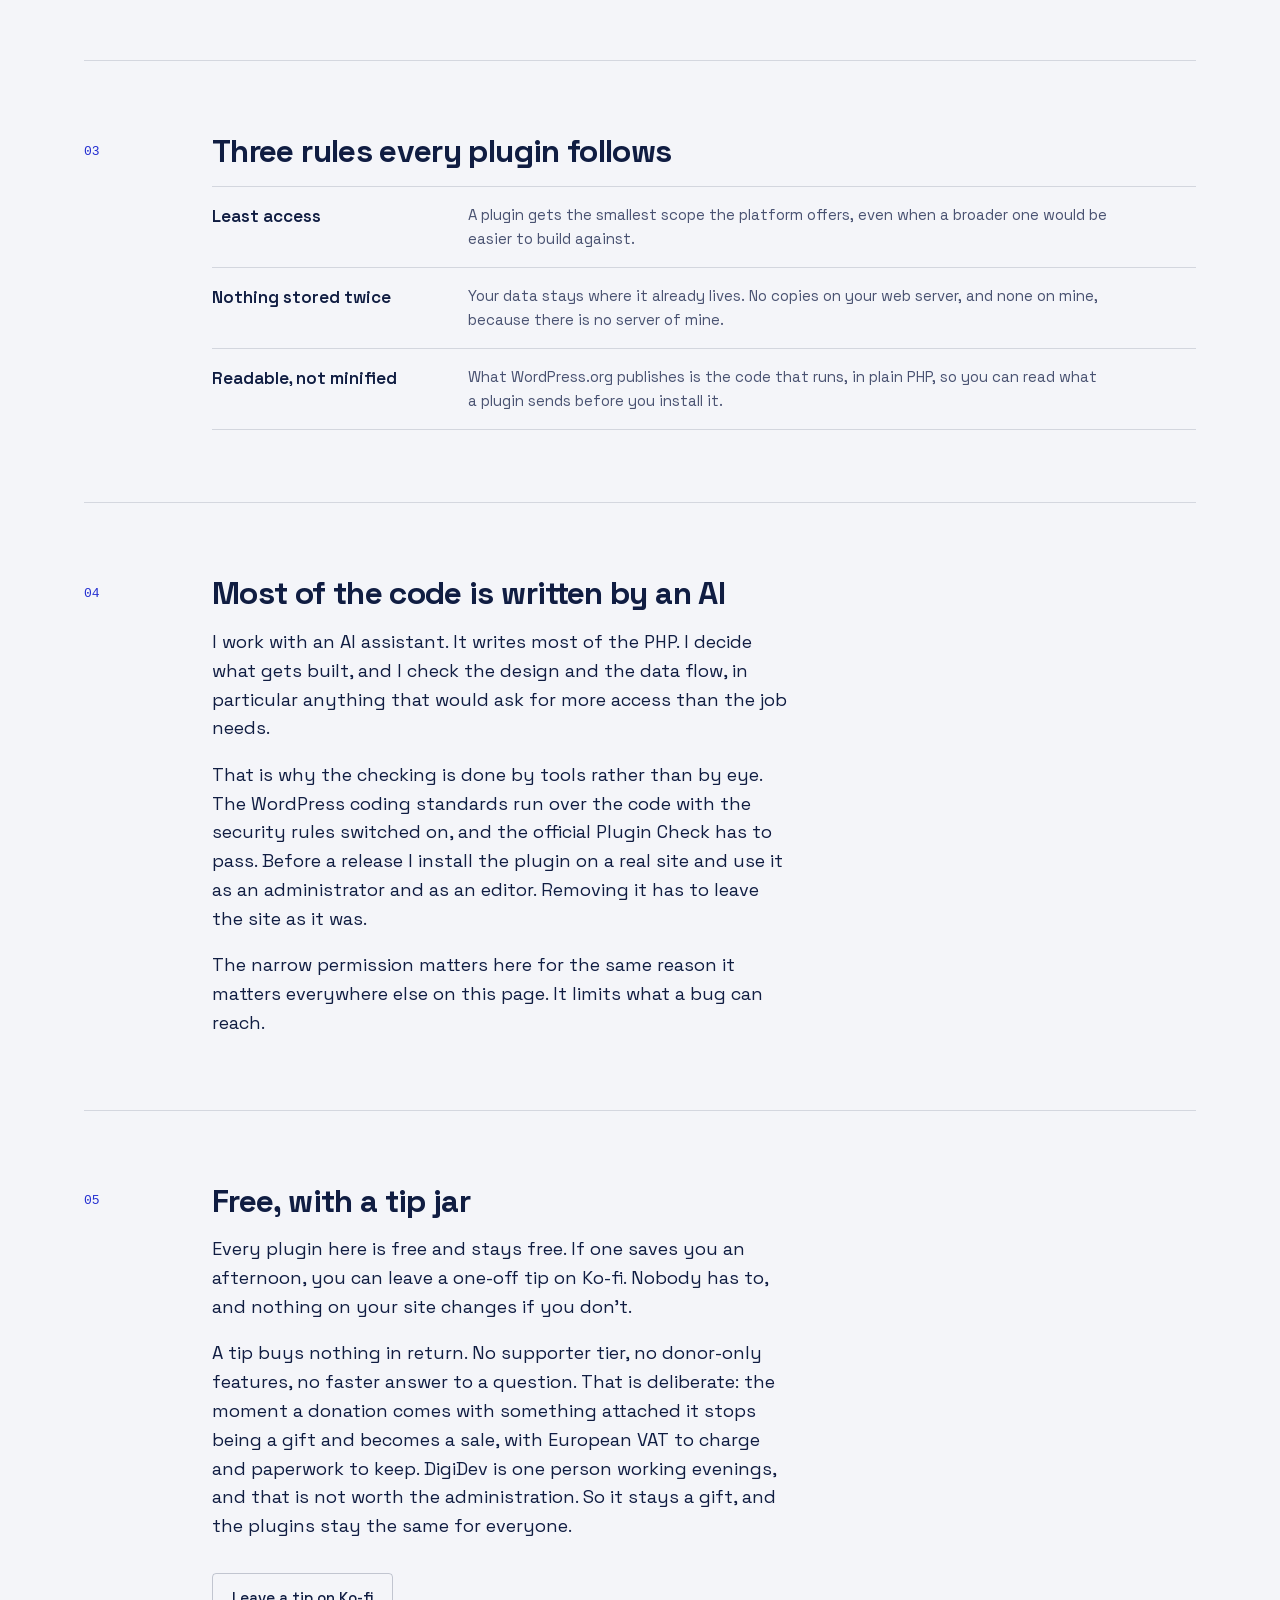
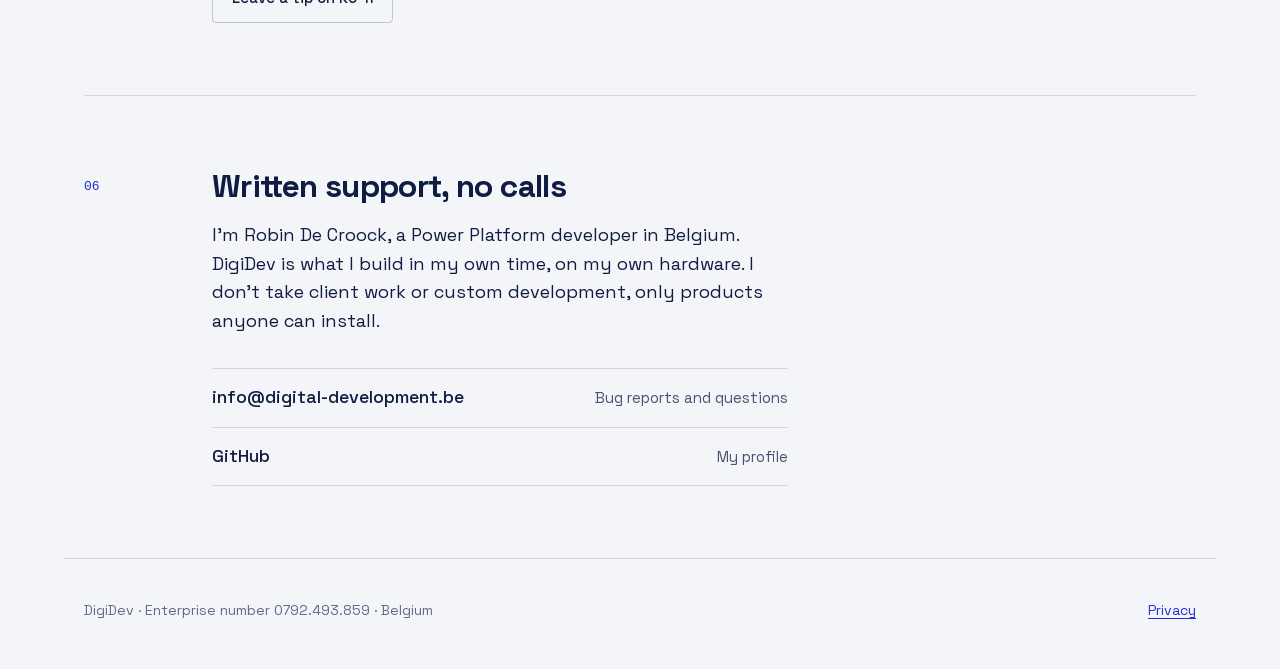
==== commit f6e0130a: "Lead every page with what its subject can and cannot reach The pages followed the layout every gener" ====
--- a/index.html
+++ b/index.html
@@ -3,6 +3,7 @@
 <head>
 <meta charset="utf-8">
 <meta name="viewport" content="width=device-width, initial-scale=1">
+<meta name="theme-color" content="#F4F5F9">
 <title>DigiDev — small WordPress plugins, minimal access</title>
 <meta name="description" content="DigiDev builds small WordPress plugins that do one thing and ask for the least access they can get away with. Free, GPL, readable PHP.">
 <meta property="og:title" content="DigiDev">
@@ -13,167 +14,171 @@
 <link rel="stylesheet" href="assets/css/site.css">
 </head>
 <body>
+<a class="skip" href="#main">Skip to content</a>
 
 <header class="wrap masthead">
-  <a class="brand" href="#top">
+  <a class="brand" href="./">
     <svg xmlns="http://www.w3.org/2000/svg" viewBox="0 0 144 144" role="img" aria-label="DigiDev logo">
       <path fill="#101D42" d="M110.11,33.89c-7.23-3.27-15.26-5.09-23.71-5.09H28.8V115.2H0V0H57.6c23.36,0,43.47,13.9,52.51,33.89Z"/>
       <path fill="#232ED1" d="M144,86.4c0,31.81-25.79,57.6-57.6,57.6H28.8v-28.8h28.8c31.81,0,57.6-25.79,57.6-57.6,0-8.45-1.82-16.48-5.09-23.71,19.99,9.04,33.89,29.15,33.89,52.51Z"/>
     </svg>
     DigiDev
   </a>
-  <nav>
+  <nav aria-label="Main">
     <a href="#plugins">Plugins</a>
     <a href="#approach">Approach</a>
     <a href="#contact">Contact</a>
   </nav>
 </header>
 
-<main id="top">
+<main id="main">
 
   <section class="wrap hero">
-    <div class="hero-grid">
+    <div>
+      <h1>Small plugins that ask for very little.</h1>
+      <p class="lede">DigiDev makes WordPress plugins that each do one thing and request the least
+      access the platform allows. Free on WordPress.org, plain PHP you can read before you install
+      it, no accounts to create.</p>
+      <div class="actions">
+        <a class="button" href="#plugins">See the plugins</a>
+        <a href="#approach">Why so little access</a>
+      </div>
+    </div>
+
+    <article class="slip" aria-labelledby="slip-title">
+      <div class="slip-head">
+        <h2 id="slip-title">DigiDev in short</h2>
+      </div>
+      <dl>
+        <div class="line can"><dt>What it is</dt><dd><ul>
+          <li>One-purpose WordPress plugins</li>
+          <li>Free, GPL, readable PHP</li>
+          <li>The narrowest permission that does the job</li>
+          <li>Support in writing, by email</li>
+        </ul></dd></div>
+        <div class="line cannot"><dt>What it isn't</dt><dd><ul>
+          <li>Client work or custom development</li>
+          <li>Monthly subscriptions</li>
+          <li>A hosted service with your data on it</li>
+          <li>An all-in-one suite</li>
+        </ul></dd></div>
+      </dl>
+    </article>
+  </section>
+
+  <div class="wrap">
+
+    <section class="clause" id="plugins">
+      <p class="num">01</p>
       <div>
-        <h1>Small plugins that ask for very little.</h1>
-        <p>DigiDev makes WordPress plugins that each do one thing and request the least access the
-        platform allows. Free on WordPress.org, plain PHP you can read before you install it, no
-        accounts to create.</p>
-        <div class="hero-actions">
-          <a class="button" href="#plugins">See the plugins</a>
-          <a class="quiet-link" href="#approach">Why so little access</a>
+        <h2>The plugins</h2>
+        <table class="register">
+          <thead><tr><th scope="col">Plugin</th><th scope="col">Permission</th><th scope="col">Status</th></tr></thead>
+          <tbody>
+            <tr>
+              <td>
+                <a class="name" href="plugins/one-folder-gallery/">One Folder Gallery for OneDrive</a>
+                <p>Photos from one OneDrive folder as a gallery, with albums and a lightbox.</p>
+              </td>
+              <td data-label="Permission"><span class="scopes" translate="no">Files.ReadWrite.AppFolder · offline_access</span></td>
+              <td data-label="Status"><a href="https://wordpress.org/plugins/one-folder-gallery-for-onedrive/">On WordPress.org</a></td>
+            </tr>
+          </tbody>
+        </table>
+        <div class="prose prose-after-list">
+          <p>The first one is published and free. More will follow the same pattern: one job each, and
+          the narrowest permission the platform offers.</p>
         </div>
       </div>
+    </section>
 
-      <div class="ledger">
-        <div class="ledger-block is">
-          <h2>What DigiDev is</h2>
-          <ul>
-            <li><span class="glyph">+</span>One-purpose WordPress plugins</li>
-            <li><span class="glyph">+</span>Free, GPL, readable PHP</li>
-            <li><span class="glyph">+</span>The narrowest permission that does the job</li>
-            <li><span class="glyph">+</span>Support in writing, by email</li>
-          </ul>
-        </div>
-        <div class="ledger-block isnt">
-          <h2>What it isn't</h2>
-          <ul>
-            <li><span class="glyph">&minus;</span>Client work or custom development</li>
-            <li><span class="glyph">&minus;</span>Monthly subscriptions</li>
-            <li><span class="glyph">&minus;</span>A hosted service with your data on it</li>
-            <li><span class="glyph">&minus;</span>An all-in-one suite</li>
-          </ul>
+    <section class="clause" id="approach">
+      <p class="num">02</p>
+      <div>
+        <h2>Most plugins ask for far more than they use</h2>
+        <div class="prose">
+          <p>Install something that connects WordPress to a cloud service and you are usually asked
+          to grant access to everything in the account. Asking for everything is the quickest way to
+          build it. It also means that if the plugin is compromised, or the developer's app
+          registration is, whoever did it has your whole account.</p>
+          <p>Narrower options almost always exist. An app-scoped folder, a read-only token, a single
+          resource instead of a directory. They cost flexibility and a good deal more work. What you
+          get back is that a plugin with a bug in it still cannot reach anything you didn't hand it.</p>
+          <p>That is the whole product idea, and it is also why each plugin stays small. One plugin,
+          one job, one permission. If you want a suite that does everything, I'm not building that.</p>
         </div>
       </div>
-    </div>
-  </section>
+    </section>
 
-  <section class="band">
-    <div class="wrap">
-      <h2>Three rules every plugin follows</h2>
-      <div class="claims">
-        <div class="claim">
-          <h3>Least access</h3>
-          <p>A plugin gets the smallest scope the platform offers, even when a broader one would be
-          easier to build against.</p>
-        </div>
-        <div class="claim">
-          <h3>Nothing stored twice</h3>
-          <p>Your data stays where it already lives. No copies on your web server, and none on mine,
-          because there is no server of mine.</p>
-        </div>
-        <div class="claim">
-          <h3>Readable, not minified</h3>
-          <p>What WordPress.org publishes is the code that runs, in plain PHP, so you can read what
-          a plugin sends before you install it.</p>
+    <section class="clause" id="rules">
+      <p class="num">03</p>
+      <div>
+        <h2>Three rules every plugin follows</h2>
+        <ul class="rules">
+          <li><h3>Least access</h3><p>A plugin gets the smallest scope the platform offers, even when
+          a broader one would be easier to build against.</p></li>
+          <li><h3>Nothing stored twice</h3><p>Your data stays where it already lives. No copies on
+          your web server, and none on mine, because there is no server of mine.</p></li>
+          <li><h3>Readable, not minified</h3><p>What WordPress.org publishes is the code that runs, in
+          plain PHP, so you can read what a plugin sends before you install it.</p></li>
+        </ul>
+      </div>
+    </section>
+
+    <section class="clause" id="built">
+      <p class="num">04</p>
+      <div>
+        <h2>Most of the code is written by an AI</h2>
+        <div class="prose">
+          <p>I work with an AI assistant. It writes most of the PHP. I decide what gets built, and I
+          check the design and the data flow, in particular anything that would ask for more access
+          than the job needs.</p>
+          <p>That is why the checking is done by tools rather than by eye. The WordPress coding
+          standards run over the code with the security rules switched on, and the official Plugin
+          Check has to pass. Before a release I install the plugin on a real site and use it as an
+          administrator and as an editor. Removing it has to leave the site as it was.</p>
+          <p>The narrow permission matters here for the same reason it matters everywhere else on
+          this page. It limits what a bug can reach.</p>
         </div>
       </div>
-    </div>
-  </section>
+    </section>
 
-  <section class="wrap section" id="approach">
-    <p class="section-head">Approach</p>
-    <h2 class="title">Most plugins ask for far more than they use</h2>
-    <div class="prose">
-      <p>Install something that connects WordPress to a cloud service and you are usually asked to
-      grant access to everything in the account. Asking for everything is the quickest way to build
-      it. It also means that if the plugin is compromised, or the developer's app registration is,
-      whoever did it has your whole account.</p>
-      <p>Narrower options almost always exist. An app-scoped folder, a read-only token, a single
-      resource instead of a directory. They cost flexibility and a good deal more work. What you get
-      back is that a plugin with a bug in it still cannot reach anything you didn't hand it.</p>
-      <p>That is the whole product idea, and it is also why each plugin stays small. One plugin, one job,
-      one permission. If you want a suite that does everything, I'm not building that.</p>
-    </div>
-  </section>
+    <section class="clause" id="support">
+      <p class="num">05</p>
+      <div>
+        <h2>Free, with a tip jar</h2>
+        <div class="prose">
+          <p>Every plugin here is free and stays free. If one saves you an afternoon, you can leave a
+          one-off tip on Ko-fi. Nobody has to, and nothing on your site changes if you don't.</p>
+          <p>A tip buys nothing in return. No supporter tier, no donor-only features, no faster answer
+          to a question. That is deliberate: the moment a donation comes with something attached it
+          stops being a gift and becomes a sale, with European VAT to charge and paperwork to keep.
+          DigiDev is one person working evenings, and that is not worth the administration. So it
+          stays a gift, and the plugins stay the same for everyone.</p>
+        </div>
+        <div class="cta-row">
+          <a class="support" href="https://ko-fi.com/robindecroock">Leave a tip on Ko-fi</a>
+        </div>
+      </div>
+    </section>
 
-  <section class="wrap section" id="built">
-    <p class="section-head">How it's built</p>
-    <h2 class="title">Most of the code is written by an AI</h2>
-    <div class="prose">
-      <p>I work with an AI assistant. It writes most of the PHP. I decide what gets built, and I
-      check the design and the data flow, in particular anything that would ask for more access
-      than the job needs.</p>
-      <p>That is why the checking is done by tools rather than by eye. The WordPress coding
-      standards run over the code with the security rules switched on, and the official Plugin Check
-      has to pass. Before a release I install the plugin on a real site and use it as an
-      administrator and as an editor. Removing it has to leave the site as it was.</p>
-      <p>The narrow permission matters here for the same reason it matters everywhere else on this
-      page. It limits what a bug can reach.</p>
-    </div>
-  </section>
+    <section class="clause" id="contact">
+      <p class="num">06</p>
+      <div>
+        <h2>Written support, no calls</h2>
+        <div class="prose prose-before-list">
+          <p>I'm Robin De Croock, a Power Platform developer in Belgium. DigiDev is what I build in my
+          own time, on my own hardware. I don't take client work or custom development, only products
+          anyone can install.</p>
+        </div>
+        <ul class="contact-list">
+          <li><a href="mailto:info@digital-development.be">info@digital-development.be<span>Bug reports and questions</span></a></li>
+          <li><a href="https://github.com/RobinDeCroock">GitHub<span>My profile</span></a></li>
+        </ul>
+      </div>
+    </section>
 
-  <section class="wrap section" id="plugins">
-    <p class="section-head">Plugins</p>
-    <h2 class="title">The plugins</h2>
-
-    <div class="plugin">
-      <div>
-        <h3><a class="title-link" href="plugins/one-folder-gallery/">One Folder Gallery for OneDrive</a></h3>
-        <p>Shows the photos from one OneDrive folder as a gallery on your site, with albums and a
-        lightbox. It can only reach its own folder: Microsoft refuses the rest at the API level.</p>
-        <p class="scopes">Files.ReadWrite.AppFolder · offline_access</p>
-      </div>
-      <a class="status" href="https://wordpress.org/plugins/one-folder-gallery-for-onedrive/">On WordPress.org</a>
-    </div>
-
-    <div class="prose prose-after-list">
-      <p>The first one is published and free. More will follow the same pattern: one job each, and
-      the narrowest permission the platform offers.</p>
-    </div>
-  </section>
-
-  <section class="wrap section" id="support">
-    <p class="section-head">Donations</p>
-    <h2 class="title">Free, with a tip jar</h2>
-    <div class="prose">
-      <p>Every plugin here is free and stays free. If one saves you an afternoon, you can leave a
-      one-off tip on Ko-fi. Nobody has to, and nothing on your site changes if you don't.</p>
-      <p>A tip buys nothing in return. No supporter tier, no donor-only features, no faster answer
-      to a question. That is deliberate: the moment a donation comes with something attached it
-      stops being a gift and becomes a sale, with European VAT to charge and paperwork to keep.
-      DigiDev is one person working evenings, and that is not worth the administration. So it
-      stays a gift, and the plugins stay the same for everyone.</p>
-    </div>
-    <div class="cta-row">
-      <a class="support" href="https://ko-fi.com/robindecroock">Leave a tip on Ko-fi</a>
-    </div>
-  </section>
-
-  <section class="wrap section" id="contact">
-    <p class="section-head">Contact</p>
-    <h2 class="title">Written support, no calls</h2>
-    <div class="prose prose-before-list">
-      <p>I'm Robin De Croock, a Power Platform developer in Belgium. DigiDev is what I build in my own time, on my
-      own hardware. I don't take client work or custom development — only products anyone can install.</p>
-    </div>
-    <ul class="contact-list">
-      <li><a href="mailto:info@digital-development.be">info@digital-development.be</a><span>Bug reports and questions</span></li>
-      <li><a href="https://github.com/RobinDeCroock">GitHub</a><span>My profile</span></li>
-      <!-- TODO: add once the first plugin is published; WORDPRESS-ORG-USERNAME is a separate account
-      <li><a href="https://profiles.wordpress.org/WORDPRESS-ORG-USERNAME/">WordPress.org</a><span>Published plugins</span></li>
-      -->
-    </ul>
-  </section>
+  </div>
 
 </main>
 
--- a/assets/css/site.css
+++ b/assets/css/site.css
@@ -37,13 +37,14 @@
   --ink-soft: #4A5372;
   --ink-faint: #626A88;
 
-  --rule: rgba(16, 29, 66, 0.12);
+  --rule: rgba(16, 29, 66, 0.14);
   --rule-strong: rgba(16, 29, 66, 0.22);
+  --rule-dark: rgba(201, 205, 249, 0.18);
   --mono: "SFMono-Regular", Consolas, "Liberation Mono", Menlo, monospace;
 }
 
 * { box-sizing: border-box; }
-html { -webkit-text-size-adjust: 100%; scroll-behavior: smooth; }
+html { -webkit-text-size-adjust: 100%; }
 
 body {
   margin: 0;
@@ -54,13 +55,22 @@
   line-height: 1.6;
 }
 
-.wrap { max-width: 68rem; margin: 0 auto; padding: 0 1.5rem; }
+.wrap { max-width: 72rem; margin: 0 auto; padding: 0 1.25rem; }
 
 a { color: var(--blue); text-decoration-thickness: 1px; text-underline-offset: 3px; }
-@media (prefers-reduced-motion: no-preference) {
-  a, .button, .support, .status { transition: color 0.15s ease, background-color 0.15s ease, border-color 0.15s ease, transform 0.15s ease; }
-}
+a:hover { text-decoration-thickness: 2px; }
 a:focus-visible { outline: 2px solid var(--blue); outline-offset: 4px; border-radius: 2px; }
+.slip a:focus-visible { outline-color: #fff; }
+
+h1, h2, h3 { text-wrap: balance; }
+
+/* hidden until a keyboard user tabs to it */
+.skip {
+  position: absolute; left: -999px; top: 0.75rem; z-index: 1;
+  padding: 0.5rem 0.9rem; background: var(--surface); border-radius: 3px;
+  font-weight: 500;
+}
+.skip:focus { left: 0.75rem; }
 
 /* ---------- masthead ---------- */
 
@@ -68,142 +78,194 @@
 .masthead {
   display: flex; align-items: center; justify-content: space-between;
   flex-wrap: wrap; gap: 0.75rem 1rem;
-  padding-top: 1.75rem; padding-bottom: 1.75rem;
+  padding-top: 1.5rem; padding-bottom: 1.5rem;
 }
 .brand {
-  display: flex; align-items: center; gap: 0.7rem;
+  display: flex; align-items: center; gap: 0.6rem;
   color: var(--ink); text-decoration: none;
   font-weight: 600; letter-spacing: -0.01em;
 }
-.brand svg { width: 1.9rem; height: auto; display: block; }
+.brand svg { width: 1.75rem; height: auto; display: block; }
 .masthead nav { display: flex; flex-wrap: wrap; gap: 0.5rem 1.25rem; font-size: 0.9375rem; font-weight: 500; }
 .masthead nav a { position: relative; color: var(--ink-soft); text-decoration: none; }
-.masthead nav a:hover { color: var(--ink); }
+.masthead nav a:hover, .masthead nav a[aria-current] { color: var(--ink); }
 .masthead nav a::after {
   content: ""; position: absolute; left: 0; right: 0; bottom: -0.35rem;
   height: 1px; background: currentColor; transform: scaleX(0); transform-origin: left;
 }
+/* the section you are in keeps a heavier line, so it reads as "here", not as hover */
+.masthead nav a[aria-current]::after { height: 2px; background: var(--blue); transform: scaleX(1); }
 .masthead nav a:hover::after, .masthead nav a:focus-visible::after { transform: scaleX(1); }
-@media (prefers-reduced-motion: no-preference) {
-  .masthead nav a::after { transition: transform 0.18s ease; }
-}
-
-/* ---------- hero ---------- */
-
-.hero { padding-top: 3.5rem; padding-bottom: 5rem; }
-.hero-grid { display: grid; gap: 3rem; }
+
+/* ---------- hero: the claim on the left, the proof on the right ---------- */
+
+.hero { display: grid; gap: 2.5rem; padding-top: 2.5rem; padding-bottom: 4rem; }
 
 h1 {
   margin: 0;
-  font-size: clamp(2.5rem, 8vw, 4.25rem);
-  line-height: 0.98; font-weight: 700;
-  letter-spacing: -0.035em; text-wrap: balance;
-}
-.hero p {
-  margin: 1.5rem 0 0; max-width: 30rem;
+  font-size: clamp(2.4rem, 7vw, 4rem);
+  line-height: 1; font-weight: 700;
+  letter-spacing: -0.035em;
+}
+.page-title h1 { font-size: clamp(2.1rem, 6vw, 3.25rem); line-height: 1.05; }
+.lede {
+  margin: 1.5rem 0 0; max-width: 32rem;
   font-size: clamp(1.0625rem, 2.2vw, 1.1875rem);
   color: var(--ink-soft);
 }
-.hero-actions {
+.crumb {
+  display: inline-block; margin-bottom: 1.5rem;
+  color: var(--ink-soft); font-size: 0.9375rem; font-weight: 500; text-decoration: none;
+}
+.crumb:hover { color: var(--blue); }
+
+.actions, .cta-row {
   display: flex; flex-wrap: wrap; gap: 0.75rem 1.5rem;
-  align-items: center; margin-top: 2.25rem;
+  align-items: center; margin-top: 2rem;
 }
 .button {
-  display: inline-block; padding: 0.8rem 1.4rem;
+  display: inline-block; padding: 0.8rem 1.35rem;
   background: var(--blue); color: #fff;
-  font-weight: 600; text-decoration: none; border-radius: 3px;
+  font-weight: 600; text-decoration: none; border-radius: 4px;
 }
 .button:hover { background: #1A23A6; }
-@media (prefers-reduced-motion: no-preference) {
-  .button:hover, .support:hover { transform: translateY(-1px); }
-  .button:active, .support:active { transform: none; }
-}
-.quiet-link { color: var(--ink-soft); font-weight: 500; font-size: 0.9375rem; }
-
-/* ---------- the one visual: is / isn't ---------- */
-
-.ledger {
-  border: 1px solid var(--rule); border-radius: 6px;
-  background: var(--surface); padding: 1.75rem;
-  box-shadow: 0 1px 2px rgba(16, 29, 66, 0.05);
-}
-.ledger-block + .ledger-block {
-  margin-top: 1.5rem; padding-top: 1.5rem; border-top: 1px solid var(--rule);
-}
-.ledger h2 {
-  margin: 0 0 0.9rem; font-size: 0.9375rem;
-  font-weight: 500; color: var(--ink-soft);
-}
-.ledger ul { margin: 0; padding: 0; list-style: none; font-size: 0.9375rem; line-height: 1.5; }
-.ledger li { display: flex; gap: 0.7rem; padding: 0.35rem 0; }
-.ledger .glyph { flex: none; width: 0.9rem; font-family: var(--mono); }
-.is .glyph { color: var(--blue); }
-.isnt { color: var(--ink-faint); }
-.isnt .glyph { color: rgba(16, 29, 66, 0.3); }
-
-/* ---------- blue band ---------- */
-
-/* the one dark block on the page: navy, not blue, so white type on it does
-   not vibrate and blue keeps meaning "you can click this" */
-.band { background: var(--navy); color: #fff; padding: 4rem 0; }
-.band h2 {
-  margin: 0 0 2.5rem; font-size: clamp(1.5rem, 4vw, 2rem);
-  font-weight: 700; letter-spacing: -0.02em;
-  max-width: 30rem; line-height: 1.15;
-}
-.claims { display: grid; gap: 2rem; }
-.claim { border-left: 2px solid var(--accent); padding-left: 1.25rem; }
-.claim h3 { margin: 0 0 0.4rem; font-size: 1.0625rem; font-weight: 600; }
-.claim p { margin: 0; font-size: 0.9375rem; color: var(--badge); }
-
-/* ---------- text sections ---------- */
-
-.section { padding-top: 5rem; padding-bottom: 5rem; border-bottom: 1px solid var(--rule); }
-.section:last-of-type { border-bottom: none; }
-.section-head { font-size: 0.9375rem; font-weight: 500; color: var(--blue); margin: 0 0 1.5rem; }
-.section h2.title {
-  margin: 0 0 1.25rem; font-size: clamp(1.625rem, 4.5vw, 2.25rem);
-  font-weight: 700; letter-spacing: -0.025em;
-  line-height: 1.1; max-width: 32rem;
-}
-.prose { max-width: 34rem; }
+.support {
+  display: inline-block; padding: 0.75rem 1.2rem;
+  border: 1px solid var(--rule-strong); border-radius: 4px;
+  color: var(--ink); text-decoration: none; font-size: 0.9375rem; font-weight: 500;
+}
+.support:hover { border-color: var(--blue); color: var(--blue); }
+
+.facts {
+  margin: 2rem 0 0; padding: 0;
+  display: flex; flex-wrap: wrap; gap: 0.5rem 2.25rem;
+  font-size: 0.875rem;
+}
+.facts div { display: flex; gap: 0.5rem; }
+.facts dt { color: var(--ink-faint); }
+.facts dd { margin: 0; color: var(--ink); font-weight: 500; }
+
+/* ---------- the slip: what a thing can and can never reach ---------- */
+
+/* The one dark surface on a page. Navy, not blue, so white type on it does not
+   vibrate and blue keeps meaning "you can click this". */
+.slip { background: var(--navy); color: #fff; border-radius: 8px; overflow: hidden; font-size: 0.9375rem; }
+.slip-head {
+  display: flex; flex-wrap: wrap; justify-content: space-between; align-items: baseline;
+  gap: 0.25rem 1rem; padding: 1.1rem 1.4rem; border-bottom: 1px solid var(--rule-dark);
+}
+.slip-head p { margin: 0; font-size: 0.8125rem; color: var(--badge); }
+.slip-head .kicker { flex-basis: 100%; color: var(--accent); }
+.slip-head h2 { margin: 0; font-size: 1.0625rem; font-weight: 600; line-height: 1.4; }
+.slip-head h2 a { color: #fff; text-decoration-color: rgba(255, 255, 255, 0.4); }
+.slip dl { margin: 0; }
+.slip .line { display: grid; gap: 0.35rem; padding: 1rem 1.4rem; border-bottom: 1px solid var(--rule-dark); }
+.slip dt { font-size: 0.8125rem; color: var(--badge); }
+.slip dd { margin: 0; }
+.slip ul { margin: 0; padding: 0; list-style: none; line-height: 1.5; }
+.slip li { display: flex; gap: 0.6rem; padding: 0.15rem 0; }
+.slip li::before { flex: none; width: 0.9rem; font-family: var(--mono); }
+.slip .can li::before { content: "+"; color: var(--accent); }
+.slip .cannot li { color: var(--badge); }
+.slip .cannot li::before { content: "\2212"; color: rgba(201, 205, 249, 0.5); }
+.slip .scope { font-family: var(--mono); font-size: 0.875rem; }
+.slip-foot { margin: 0; padding: 0.9rem 1.4rem; font-size: 0.8125rem; color: var(--badge); }
+
+/* ---------- clauses: numbered sections ---------- */
+
+.clause { display: grid; gap: 0.75rem; padding-top: 3.5rem; padding-bottom: 3.5rem; border-top: 1px solid var(--rule); }
+.num { margin: 0; font-family: var(--mono); font-size: 0.8125rem; color: var(--blue); }
+.clause h2 {
+  margin: 0 0 1rem; font-size: clamp(1.5rem, 3.6vw, 2rem);
+  font-weight: 700; line-height: 1.15; letter-spacing: -0.02em;
+}
+.prose { max-width: 36rem; }
 .prose p { margin: 0 0 1.1rem; }
 .prose p:last-child { margin-bottom: 0; }
-
-/* ---------- plugin list ---------- */
-
-.plugin { display: grid; gap: 1rem; padding: 1.75rem 0; border-top: 1px solid var(--rule); }
-.plugin:last-of-type { border-bottom: 1px solid var(--rule); }
-.plugin h3 { margin: 0; font-size: 1.25rem; font-weight: 600; letter-spacing: -0.015em; }
-.plugin p { margin: 0.5rem 0 0; color: var(--ink-soft); font-size: 0.9375rem; max-width: 32rem; }
-.status {
-  align-self: start; display: inline-block; padding: 0.25rem 0.6rem;
-  border: 1px solid var(--rule-strong); border-radius: 999px;
-  font-size: 0.8125rem; font-weight: 500; color: var(--ink-soft); white-space: nowrap;
-}
-/* A status that links somewhere is something you can act on, so it takes the
-   blue. The pill already reads as a control, so it drops the underline. */
-a.status { color: var(--blue); border-color: currentColor; text-decoration: none; }
-a.status:hover { background: var(--tint); }
-
+.prose-before-list { margin-bottom: 2rem; }
+.prose-after-list { margin-top: 2rem; }
+
+/* ---------- the rules every plugin follows ---------- */
+
+.rules { margin: 0; padding: 0; list-style: none; }
+.rules li { display: grid; gap: 0.25rem; padding: 1rem 0; border-top: 1px solid var(--rule); }
+.rules li:last-child { border-bottom: 1px solid var(--rule); }
+.rules h3 { margin: 0; font-size: 1.0625rem; font-weight: 600; }
+.rules p { margin: 0; color: var(--ink-soft); font-size: 0.9375rem; max-width: 40rem; }
+
+/* ---------- the register: one row per plugin ---------- */
+
+/* The permission is a column, not a footnote: it is what the site is about. */
+.register { width: 100%; border-collapse: collapse; font-size: 0.9375rem; }
+.register th {
+  text-align: left; font-weight: 500; font-size: 0.8125rem; color: var(--ink-faint);
+  padding: 0 1rem 0.6rem 0; border-bottom: 2px solid var(--ink);
+}
+.register td { padding: 1rem 1rem 1rem 0; border-bottom: 1px solid var(--rule); vertical-align: top; }
+.register td:last-child, .register th:last-child { padding-right: 0; }
+.register .name { color: var(--ink); font-weight: 600; text-decoration: none; }
+.register .name:hover { color: var(--blue); text-decoration: underline; }
+.register td p { margin: 0.25rem 0 0; color: var(--ink-soft); max-width: 26rem; }
 .scopes { font-family: var(--mono); font-size: 0.8125rem; color: var(--blue); }
 
-/* ---------- contact ---------- */
-
-.contact-list { margin: 0; padding: 0; list-style: none; max-width: 34rem; }
+/* price badge, for the day a paid add-on exists */
+.price {
+  display: inline-block; padding: 0.25rem 0.6rem; border-radius: 999px;
+  background: var(--badge); color: var(--navy);
+  font-size: 0.8125rem; font-weight: 600; white-space: nowrap;
+}
+
+/* ---------- lists of links ---------- */
+
+.contact-list { margin: 0; padding: 0; list-style: none; max-width: 36rem; }
 .contact-list li { border-top: 1px solid var(--rule); }
 .contact-list li:last-child { border-bottom: 1px solid var(--rule); }
 .contact-list a {
   display: flex; flex-wrap: wrap; gap: 0 1rem;
   justify-content: space-between; align-items: baseline;
-  padding: 1rem 0; color: var(--ink); text-decoration: none; font-weight: 500;
+  padding: 0.9rem 0; color: var(--ink); text-decoration: none; font-weight: 500;
 }
 .contact-list a:hover { color: var(--blue); }
-@media (prefers-reduced-motion: no-preference) {
-  .contact-list a { transition: color 0.15s ease, transform 0.15s ease; }
-  .contact-list a:hover { transform: translateX(3px); }
-}
 .contact-list span { font-weight: 400; font-size: 0.9375rem; color: var(--ink-soft); }
+
+/* ---------- plugin page parts ---------- */
+
+/* numbered setup, because installing really is a sequence */
+.steps { counter-reset: step; margin: 0; padding: 0; list-style: none; max-width: 36rem; }
+.steps li {
+  counter-increment: step; position: relative;
+  padding: 1.25rem 0 1.25rem 3rem; border-top: 1px solid var(--rule);
+}
+.steps li:last-child { border-bottom: 1px solid var(--rule); }
+.steps li::before {
+  content: counter(step); position: absolute; left: 0; top: 1.25rem; width: 1.75rem;
+  font-family: var(--mono); font-size: 0.8125rem; color: var(--blue);
+}
+.steps h3 { margin: 0 0 0.35rem; font-size: 1.0625rem; font-weight: 600; }
+.steps p { margin: 0; color: var(--ink-soft); font-size: 0.9375rem; }
+
+code {
+  font-family: var(--mono); font-size: 0.875em; color: var(--navy);
+  background: var(--code-bg); border: 1px solid var(--rule); border-radius: 3px;
+  padding: 0.1em 0.4em;
+}
+
+.codes { margin: 0; max-width: 40rem; }
+.codes div { display: grid; gap: 0.4rem; padding: 1.1rem 0; border-top: 1px solid var(--rule); }
+.codes div:last-child { border-bottom: 1px solid var(--rule); }
+.codes dt { min-width: 0; }
+.codes dt code { display: inline-block; max-width: 100%; overflow-x: auto; white-space: nowrap; padding: 0.4em 0.6em; }
+.codes dd { margin: 0; color: var(--ink-soft); font-size: 0.9375rem; }
+
+.note {
+  max-width: 36rem; margin: 2rem 0 0; padding: 1.25rem 1.5rem;
+  background: var(--tint); border-left: 2px solid var(--blue); border-radius: 0 4px 4px 0;
+}
+.note h3 { margin: 0 0 0.5rem; font-size: 1rem; font-weight: 600; }
+.note p { margin: 0 0 0.75rem; font-size: 0.9375rem; color: var(--ink-soft); }
+.note p:last-child { margin-bottom: 0; }
+
+/* ---------- footer ---------- */
 
 .page-footer {
   padding-top: 2.5rem; padding-bottom: 3rem; border-top: 1px solid var(--rule);
@@ -212,188 +274,54 @@
 }
 .page-footer p { margin: 0; }
 
+/* ---------- phone: the register becomes stacked rows ---------- */
+
+@media (max-width: 40rem) {
+  .register thead { position: absolute; left: -999px; }
+  .register tr { display: grid; gap: 0.2rem; padding: 1rem 0; border-bottom: 1px solid var(--rule); }
+  .register tbody tr:first-child { border-top: 2px solid var(--ink); }
+  .register td { padding: 0; border: 0; }
+  .register td[data-label]::before { content: attr(data-label) ": "; color: var(--ink-faint); font-size: 0.8125rem; }
+}
+
 /* ---------- wider screens ---------- */
 
 @media (min-width: 54rem) {
   body { font-size: 18px; }
   .masthead nav { gap: 1.5rem; }
-  .hero { padding-top: 5rem; padding-bottom: 7rem; }
-  .hero-grid { grid-template-columns: 1.1fr 0.9fr; gap: 4.5rem; align-items: center; }
-  .claims { grid-template-columns: repeat(3, 1fr); gap: 2.5rem; }
-  .plugin { grid-template-columns: 1fr auto; align-items: start; }
-  .section { padding-top: 6rem; padding-bottom: 6rem; }
-}
+  .hero { grid-template-columns: 1fr 1fr; gap: 4rem; align-items: center; padding-top: 4rem; padding-bottom: 5.5rem; }
+  .slip .line { grid-template-columns: 9rem 1fr; gap: 1rem; }
+  .clause { grid-template-columns: 6rem 1fr; gap: 2rem; padding-top: 4.5rem; padding-bottom: 4.5rem; }
+  .num { padding-top: 0.55rem; }
+  .rules li { grid-template-columns: 14rem 1fr; gap: 2rem; }
+}
+
+/* ---------- motion, only for those who have not asked for less ---------- */
 
 @keyframes settle {
   from { opacity: 0; transform: translateY(6px); }
   to { opacity: 1; transform: none; }
 }
-
 @keyframes arrive {
   from { opacity: 0; transform: translateY(16px); }
   to { opacity: 1; transform: none; }
 }
 
 @media (prefers-reduced-motion: no-preference) {
-  .hero .ledger { animation: settle 0.55s ease-out both 0.1s; }
-
-  /* Everything else arrives as you reach it. Scroll-driven, so no JavaScript and
-     no observer; browsers without the timeline simply show the page. The range
-     ends early on purpose: by the time a block is halfway into the viewport it is
-     done, so nothing you are trying to read is still moving or faint. */
+  html { scroll-behavior: smooth; }
+  a, .button, .support { transition: color 0.15s ease, background-color 0.15s ease, border-color 0.15s ease; }
+  .masthead nav a::after { transition: transform 0.18s ease; }
+  .hero .slip { animation: settle 0.55s ease-out both 0.1s; }
+
+  /* Clauses arrive as you reach them. Scroll-driven, so no JavaScript and no
+     observer; browsers without the timeline simply show the page. The range ends
+     early on purpose: by the time a block is halfway into the viewport it is done,
+     so nothing you are trying to read is still moving or faint. */
   @supports (animation-timeline: view()) {
-    .section > *,
-    .band .claim {
+    .clause > div {
       animation: arrive linear both;
       animation-timeline: view();
       animation-range: entry 5% entry 50%;
     }
   }
 }
-
-/* ---------- prose next to a list ---------- */
-
-.prose-after-list { margin-top: 2rem; }
-.prose-before-list { margin-bottom: 2rem; }
-
-/* ---------- optional: support link, if you ever add Ko-fi ---------- */
-
-.support {
-  display: inline-block;
-  padding: 0.7rem 1.2rem;
-  border: 1px solid var(--rule-strong);
-  border-radius: 3px;
-  color: var(--ink);
-  text-decoration: none;
-  font-size: 0.9375rem;
-  font-weight: 500;
-}
-.support:hover { border-color: var(--blue); color: var(--blue); }
-
-/* ==========================================================================
-   Plugin pages
-   ========================================================================== */
-
-.subhead {
-  padding-top: 2rem; padding-bottom: 3.5rem;
-  border-bottom: 1px solid var(--rule);
-}
-.crumb {
-  display: inline-block;
-  margin-bottom: 1.75rem;
-  color: var(--ink-soft);
-  font-size: 0.9375rem;
-  font-weight: 500;
-  text-decoration: none;
-}
-.crumb:hover { color: var(--blue); }
-.subhead h1 { font-size: clamp(2rem, 6vw, 3.25rem); }
-.subhead .lede {
-  margin: 1.25rem 0 0;
-  max-width: 34rem;
-  font-size: clamp(1.0625rem, 2.2vw, 1.1875rem);
-  color: var(--ink-soft);
-}
-
-.facts {
-  margin: 2.25rem 0 0;
-  padding: 0;
-  display: flex;
-  flex-wrap: wrap;
-  gap: 0.5rem 2.25rem;
-  font-size: 0.875rem;
-}
-.facts div { display: flex; gap: 0.5rem; }
-.facts dt { color: var(--ink-faint); }
-.facts dd { margin: 0; color: var(--ink); font-weight: 500; }
-
-/* numbered setup, because installing really is a sequence */
-.steps { counter-reset: step; margin: 0; padding: 0; list-style: none; max-width: 36rem; }
-.steps li {
-  counter-increment: step;
-  position: relative;
-  padding: 1.25rem 0 1.25rem 3rem;
-  border-top: 1px solid var(--rule);
-}
-.steps li:last-child { border-bottom: 1px solid var(--rule); }
-.steps li::before {
-  content: counter(step);
-  position: absolute;
-  left: 0;
-  top: 1.25rem;
-  width: 1.75rem;
-  font-family: var(--mono);
-  font-size: 0.8125rem;
-  color: var(--blue);
-}
-.steps h3 { margin: 0 0 0.35rem; font-size: 1.0625rem; font-weight: 600; }
-.steps p { margin: 0; color: var(--ink-soft); font-size: 0.9375rem; }
-
-code {
-  font-family: var(--mono);
-  font-size: 0.875em;
-  color: var(--navy);
-  background: var(--code-bg);
-  border: 1px solid var(--rule);
-  border-radius: 3px;
-  padding: 0.1em 0.4em;
-}
-
-.codes { margin: 0; max-width: 40rem; }
-.codes div {
-  display: grid;
-  gap: 0.4rem;
-  padding: 1.1rem 0;
-  border-top: 1px solid var(--rule);
-}
-.codes div:last-child { border-bottom: 1px solid var(--rule); }
-.codes dt { min-width: 0; }
-.codes dt code {
-  display: inline-block;
-  max-width: 100%;
-  overflow-x: auto;
-  white-space: nowrap;
-  padding: 0.4em 0.6em;
-}
-.codes dd { margin: 0; color: var(--ink-soft); font-size: 0.9375rem; }
-
-.note {
-  max-width: 36rem;
-  margin: 2rem 0 0;
-  padding: 1.25rem 1.5rem;
-  background: var(--tint);
-  border-left: 2px solid var(--blue);
-  border-radius: 0 4px 4px 0;
-}
-.note h3 { margin: 0 0 0.5rem; font-size: 1rem; font-weight: 600; }
-.note p { margin: 0 0 0.75rem; font-size: 0.9375rem; color: var(--ink-soft); }
-.note p:last-child { margin-bottom: 0; }
-
-.cta-row {
-  display: flex;
-  flex-wrap: wrap;
-  align-items: center;
-  gap: 0.75rem 1.25rem;
-  margin-top: 2.25rem;
-}
-
-/* price badge, for the day a paid add-on exists */
-.price {
-  align-self: start;
-  display: inline-block;
-  padding: 0.25rem 0.6rem;
-  border-radius: 999px;
-  background: var(--badge);
-  color: var(--navy);
-  font-size: 0.8125rem;
-  font-weight: 600;
-  white-space: nowrap;
-}
-
-.plugin a.title-link { color: var(--ink); text-decoration: none; }
-.plugin a.title-link:hover { color: var(--blue); text-decoration: underline; }
-
-@media (min-width: 54rem) {
-  .subhead { padding-bottom: 4.5rem; }
-  .codes div { grid-template-columns: 22rem 1fr; gap: 1.5rem; align-items: baseline; }
-}
